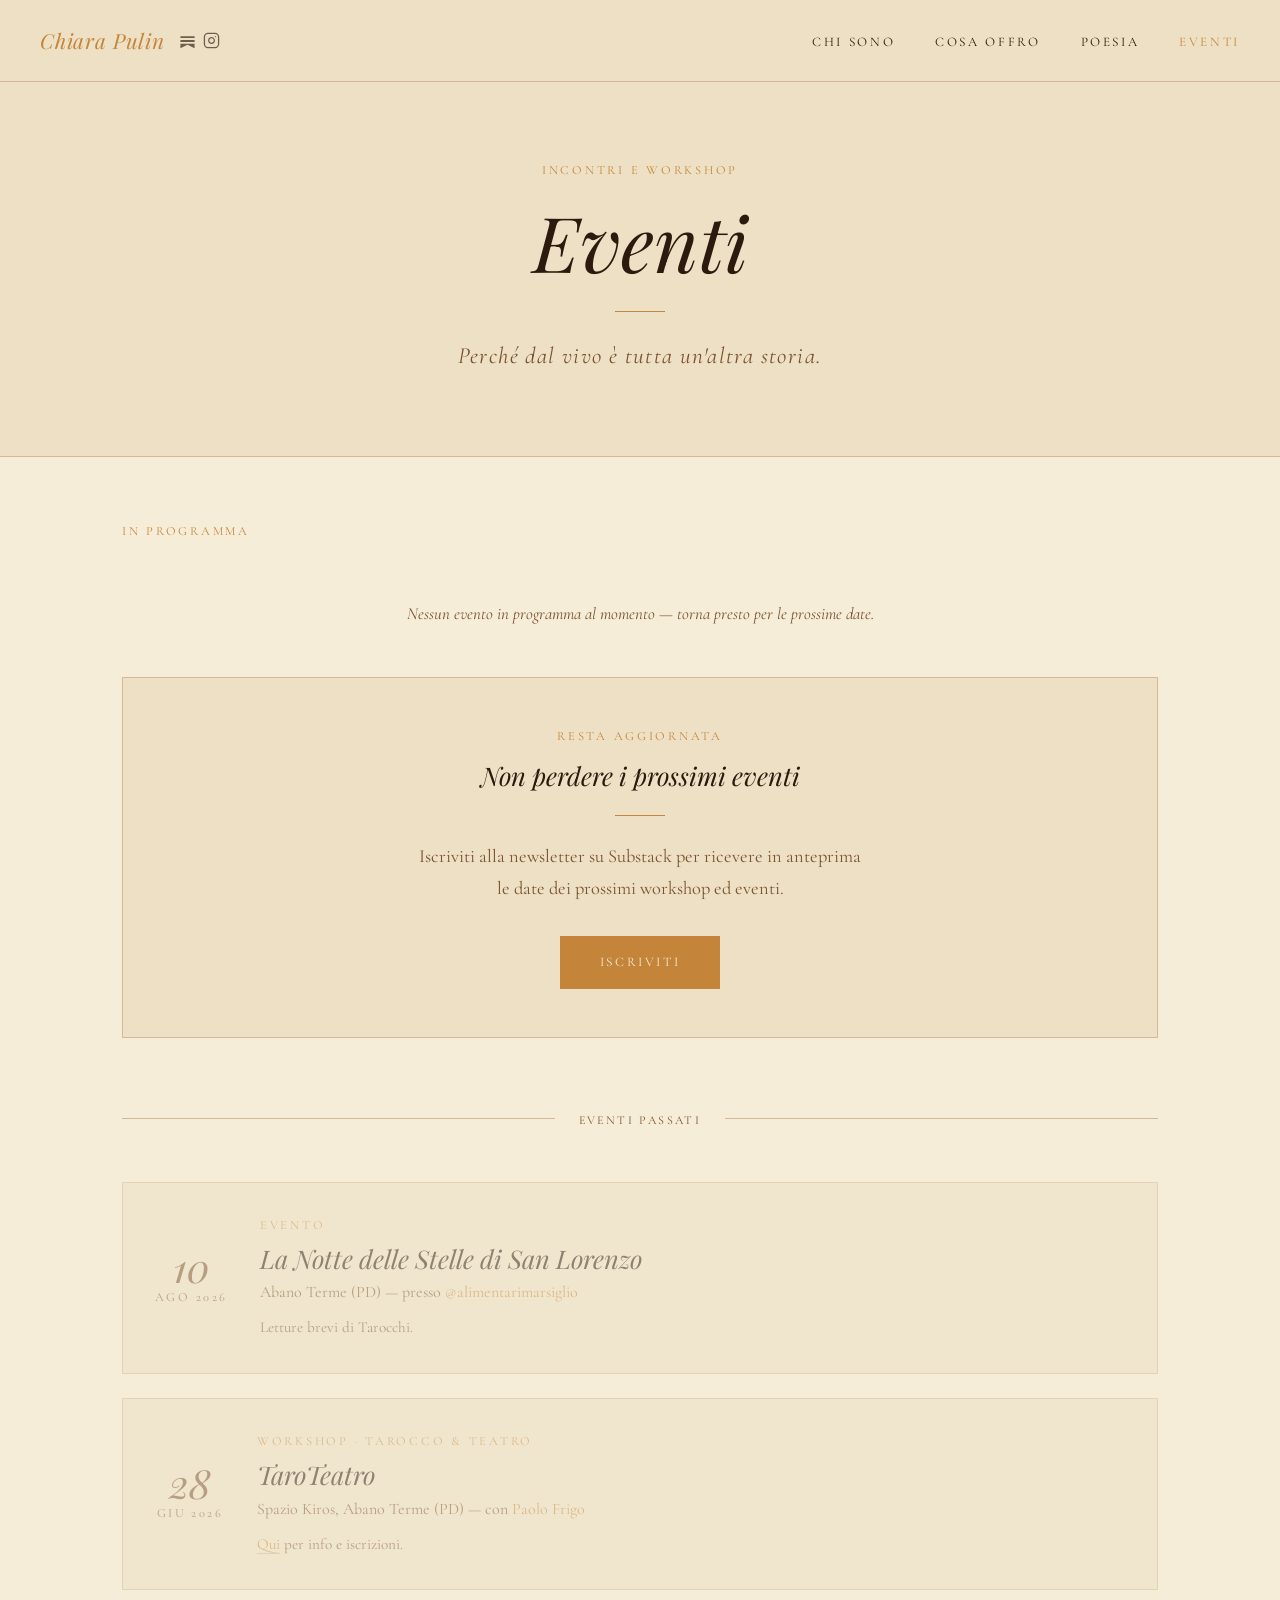
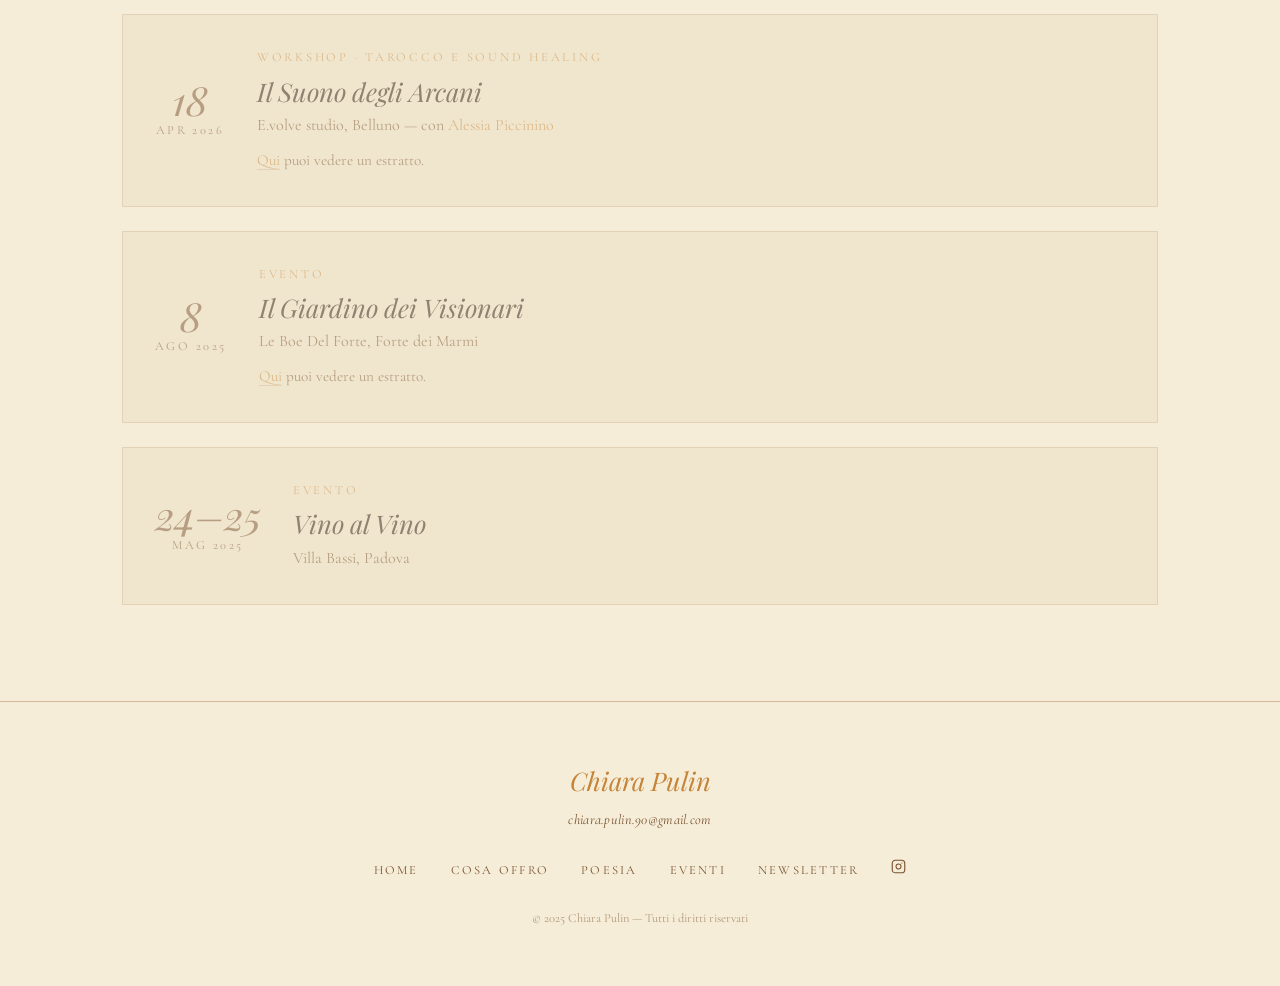
==== eventi.html @ 90d68fc7 "Aggiunge evento passato: Notte delle Stelle di San Lorenzo" ====
<!DOCTYPE html>
<html lang="it">
<head>
  <meta charset="UTF-8">
  <meta name="viewport" content="width=device-width, initial-scale=1.0">
  <title>Eventi — Chiara Pulin</title>
  <link rel="stylesheet" href="css/theme-terra.css">
  <link rel="stylesheet" href="css/base.css">
  <script defer src="/_vercel/insights/script.js"></script>
  <style>
    .fade-in { opacity: 0; transform: translateY(20px); transition: opacity 0.8s ease, transform 0.8s ease; }
    .fade-in.visible { opacity: 1; transform: none; }

    .events-section { padding: 4rem 0 6rem; }

    .events-intro {
      max-width: 600px;
      margin: 0 auto 4rem;
      text-align: center;
      color: var(--color-text-muted);
      font-style: italic;
      font-size: 1.1rem;
      line-height: 1.8;
    }

    /* Evento passato: opacità ridotta */
    .event-card.past { opacity: 0.5; }
    .event-card.past .event-date .day { color: var(--color-text-muted); }

    .events-divider {
      text-align: center;
      margin: 3rem 0;
      position: relative;
    }
    .events-divider::before {
      content: '';
      position: absolute;
      top: 50%;
      left: 0; right: 0;
      height: 1px;
      background: var(--color-border);
    }
    .events-divider span {
      position: relative;
      background: var(--color-bg);
      padding: 0 1.5rem;
      font-size: 0.75rem;
      letter-spacing: 0.2em;
      text-transform: uppercase;
      color: var(--color-text-muted);
    }

    .newsletter-cta {
      background: var(--color-surface);
      border: 1px solid var(--color-border);
      padding: 3rem;
      text-align: center;
      margin-bottom: 4rem;
    }
    .newsletter-cta h3 { font-style: italic; margin-bottom: 1rem; }
    .newsletter-cta p { color: var(--color-text-muted); margin-bottom: 2rem; max-width: 480px; margin-left: auto; margin-right: auto; }

    .upcoming-msg {
      text-align: center;
      font-style: italic;
      color: var(--color-text-muted);
      font-size: 1.05rem;
      padding: 2rem 0 3rem;
    }
  </style>
</head>
<body>

  <nav class="nav scrolled" id="nav">
    <div class="nav-brand">
      <a href="index.html" class="nav-logo">Chiara Pulin</a>
      <div class="nav-social-icons">
        <a href="https://substack.com/@sulletraccedelbianconiglio" target="_blank" class="nav-icon-link" aria-label="Substack">
          <svg width="17" height="17" viewBox="0 0 24 24" fill="currentColor" xmlns="http://www.w3.org/2000/svg"><path d="M22 6H2v2.5h20V6zm0 5.3H2V14h20v-2.7zM2 16.6v6.4l10-5 10 5v-6.4H2z"/></svg>
        </a>
        <a href="https://www.instagram.com/chiara_pulin/" target="_blank" class="nav-icon-link" aria-label="Instagram">
          <svg width="17" height="17" viewBox="0 0 24 24" fill="none" stroke="currentColor" stroke-width="1.8" stroke-linecap="round" stroke-linejoin="round" xmlns="http://www.w3.org/2000/svg"><rect x="2" y="2" width="20" height="20" rx="5" ry="5"/><path d="M16 11.37A4 4 0 1 1 12.63 8 4 4 0 0 1 16 11.37z"/><line x1="17.5" y1="6.5" x2="17.51" y2="6.5"/></svg>
        </a>
      </div>
    </div>
    <ul class="nav-links">
      <li><a href="index.html#chi-sono">Chi sono</a></li>
      <li><a href="servizi.html">Cosa offro</a></li>
      <li><a href="poesia.html">Poesia</a></li>
      <li><a href="eventi.html" style="color: var(--color-primary);">Eventi</a></li>
    </ul>
    <button class="nav-toggle" aria-label="Apri menu" aria-expanded="false">
      <span></span><span></span><span></span>
    </button>
  </nav>

  <div class="page-hero">
    <span class="label" style="margin-bottom: 0.8rem;">Incontri e workshop</span>
    <h1>Eventi</h1>
    <span class="line-dec"></span>
    <p class="tagline">Perché dal vivo è tutta un'altra storia.</p>
  </div>

  <section class="events-section">
    <div class="container">

      <!-- Prossimi eventi -->
      <div class="section-header fade-in" style="text-align: left; margin-bottom: 1.5rem;">
        <span class="label">In programma</span>
      </div>

      <!-- Nessun evento in programma -->
      <p class="upcoming-msg fade-in">Nessun evento in programma al momento — torna presto per le prossime date.</p>

      <!-- Newsletter CTA -->
      <div class="newsletter-cta fade-in">
        <span class="label" style="margin-bottom: 0.8rem;">Resta aggiornata</span>
        <h3>Non perdere i prossimi eventi</h3>
        <span class="line-dec"></span>
        <p>Iscriviti alla newsletter su Substack per ricevere in anteprima<br>le date dei prossimi workshop ed eventi.</p>
        <a href="https://substack.com/@sulletraccedelbianconiglio" target="_blank" class="btn btn-filled">
          Iscriviti
        </a>
      </div>

      <div class="events-divider fade-in">
        <span>eventi passati</span>
      </div>

      <!-- Eventi passati -->
      <div class="events-list fade-in">

        <div class="event-card past">
          <div class="event-date">
            <div class="day">10</div>
            <div class="month">Ago 2026</div>
          </div>
          <div class="event-info">
            <span class="label">Evento</span>
            <h3>La Notte delle Stelle di San Lorenzo</h3>
            <p>Abano Terme (PD) — presso <a href="https://www.instagram.com/alimentarimarsiglio/" target="_blank" style="color: var(--color-primary);">@alimentarimarsiglio</a></p>
            <p style="margin-top: 0.5rem; font-size: 0.95rem;">Letture brevi di Tarocchi.</p>
          </div>
        </div>

        <div class="event-card past">
          <div class="event-date">
            <div class="day">28</div>
            <div class="month">Giu 2026</div>
          </div>
          <div class="event-info">
            <span class="label">Workshop · Tarocco &amp; Teatro</span>
            <h3>TaroTeatro</h3>
            <p>Spazio Kiros, Abano Terme (PD) — con <a href="https://www.instagram.com/follucida/" target="_blank" style="color: var(--color-primary);">Paolo Frigo</a></p>
            <p style="margin-top: 0.5rem; font-size: 0.95rem;"><a href="https://taroteatro-28giugno.netlify.app/" target="_blank" style="color: var(--color-primary); border-bottom: 1px solid var(--color-border);">Qui</a> per info e iscrizioni.</p>
          </div>
        </div>

        <div class="event-card past">
          <div class="event-date">
            <div class="day">18</div>
            <div class="month">Apr 2026</div>
          </div>
          <div class="event-info">
            <span class="label">Workshop · Tarocco e Sound Healing</span>
            <h3>Il Suono degli Arcani</h3>
            <p>E.volve studio, Belluno — con <a href="#" style="color: var(--color-primary);">Alessia Piccinino</a></p>
            <p style="margin-top: 0.5rem; font-size: 0.95rem;"><a href="https://www.instagram.com/p/DXUnQ03DLn-/" target="_blank" style="color: var(--color-primary); border-bottom: 1px solid var(--color-border);">Qui</a> puoi vedere un estratto.</p>
          </div>
        </div>

        <div class="event-card past">
          <div class="event-date">
            <div class="day">8</div>
            <div class="month">Ago 2025</div>
          </div>
          <div class="event-info">
            <span class="label">Evento</span>
            <h3>Il Giardino dei Visionari</h3>
            <p>Le Boe Del Forte, Forte dei Marmi</p>
            <p style="margin-top: 0.5rem; font-size: 0.95rem;"><a href="https://www.instagram.com/p/DNLQwH8IC_a/" target="_blank" style="color: var(--color-primary); border-bottom: 1px solid var(--color-border);">Qui</a> puoi vedere un estratto.</p>
          </div>
        </div>

        <div class="event-card past">
          <div class="event-date">
            <div class="day">24–25</div>
            <div class="month">Mag 2025</div>
          </div>
          <div class="event-info">
            <span class="label">Evento</span>
            <h3>Vino al Vino</h3>
            <p>Villa Bassi, Padova</p>
          </div>
        </div>

      </div>

    </div>
  </section>

  <footer class="footer">
    <div class="footer-name">
      Chiara Pulin
      <a href="mailto:chiara.pulin.90@gmail.com" class="footer-email">chiara.pulin.90@gmail.com</a>
    </div>
    <ul class="footer-links">
      <li><a href="index.html">Home</a></li>
      <li><a href="servizi.html">Cosa offro</a></li>
      <li><a href="poesia.html">Poesia</a></li>
      <li><a href="eventi.html">Eventi</a></li>
      <li><a href="https://substack.com/@sulletraccedelbianconiglio" target="_blank">Newsletter</a></li>
      <li>
        <a href="https://www.instagram.com/chiara_pulin/" target="_blank" class="footer-icon-link" aria-label="Instagram">
          <svg width="15" height="15" viewBox="0 0 24 24" fill="none" stroke="currentColor" stroke-width="1.8" stroke-linecap="round" stroke-linejoin="round"><rect x="2" y="2" width="20" height="20" rx="5" ry="5"/><path d="M16 11.37A4 4 0 1 1 12.63 8 4 4 0 0 1 16 11.37z"/><line x1="17.5" y1="6.5" x2="17.51" y2="6.5"/></svg>
        </a>
      </li>
    </ul>
    <p class="footer-copy">© 2025 Chiara Pulin — Tutti i diritti riservati</p>
  </footer>

  <script src="js/main.js"></script>
</body>
</html>
---- css/theme-terra.css ----
:root {
  --color-bg:         #F5EDD8;
  --color-surface:    #EDE0C4;
  --color-primary:    #C4853A;
  --color-secondary:  #8B3A2A;
  --color-accent:     #5A6B47;
  --color-text:       #2C1A0E;
  --color-text-muted: #7A5230;
  --color-border:     #D4B89A;
  --color-overlay:    rgba(44, 26, 14, 0.52);
  --color-hero-text:  #F5EDD8;
  --hero-gradient:    linear-gradient(160deg, #3D1F0A 0%, #8B5A2A 45%, #5A6B47 100%);
}
---- css/base.css ----
@import url('https://fonts.googleapis.com/css2?family=Playfair+Display:ital,wght@0,400;0,500;0,700;1,400;1,500;1,700&family=Cormorant+Garamond:ital,wght@0,300;0,400;0,500;1,300;1,400;1,500&display=swap');

/* === RESET === */
*, *::before, *::after { box-sizing: border-box; margin: 0; padding: 0; }
html { scroll-behavior: smooth; }
body {
  font-family: 'Cormorant Garamond', Georgia, serif;
  font-size: 1.15rem;
  line-height: 1.75;
  color: var(--color-text);
  background-color: var(--color-bg);
  transition: background-color 0.3s;
}
img { max-width: 100%; display: block; }
a { color: inherit; text-decoration: none; }
ul { list-style: none; }

/* === TYPOGRAPHY === */
h1, h2, h3, h4 {
  font-family: 'Playfair Display', Georgia, serif;
  font-weight: 400;
  line-height: 1.2;
}
h1 { font-size: clamp(2.5rem, 6vw, 5rem); }
h2 { font-size: clamp(1.8rem, 4vw, 2.8rem); }
h3 { font-size: clamp(1.2rem, 2.5vw, 1.6rem); }

.tagline {
  font-family: 'Cormorant Garamond', serif;
  font-size: clamp(1.1rem, 2.2vw, 1.45rem);
  font-style: italic;
  letter-spacing: 0.06em;
  color: var(--color-text-muted);
}

.label {
  font-family: 'Cormorant Garamond', serif;
  font-size: 0.78rem;
  letter-spacing: 0.22em;
  text-transform: uppercase;
  color: var(--color-primary);
  display: block;
}

/* === LAYOUT === */
.container { max-width: 1100px; margin: 0 auto; padding: 0 2rem; }
.section { padding: 6rem 0; }
.section-alt { background: var(--color-surface); }

/* === DECORATIVE LINE === */
.line-dec {
  display: block;
  width: 50px;
  height: 1px;
  background: var(--color-primary);
  margin: 1.5rem auto;
}
.line-dec-left { margin-left: 0; }

/* === NAV === */
.nav {
  position: fixed;
  top: 0; left: 0; right: 0;
  z-index: 100;
  padding: 1.4rem 2.5rem;
  display: flex;
  justify-content: space-between;
  align-items: center;
  transition: background 0.35s, box-shadow 0.35s;
}
.nav.scrolled {
  background-color: var(--color-surface);
  box-shadow: 0 1px 0 var(--color-border);
}
.nav-logo {
  font-family: 'Playfair Display', serif;
  font-style: italic;
  font-size: 1.3rem;
  color: var(--color-primary);
  letter-spacing: 0.04em;
}
.nav-logo-light { color: var(--color-hero-text); opacity: 0.9; }
.nav.scrolled .nav-logo-light { color: var(--color-primary); opacity: 1; }
.nav-links {
  display: flex;
  gap: 2.5rem;
}
.nav-links a {
  font-family: 'Cormorant Garamond', serif;
  font-size: 0.82rem;
  letter-spacing: 0.2em;
  text-transform: uppercase;
  color: var(--color-hero-text);
  opacity: 0.85;
  transition: opacity 0.2s, color 0.2s;
}
.nav.scrolled .nav-links a { color: var(--color-text); opacity: 1; }
.nav-links a:hover { opacity: 1; color: var(--color-primary); }
.nav-toggle {
  display: none;
  background: none;
  border: none;
  cursor: pointer;
  flex-direction: column;
  gap: 5px;
  padding: 4px;
}
.nav-toggle span {
  display: block;
  width: 22px;
  height: 1px;
  background: var(--color-hero-text);
  transition: 0.3s;
}
.nav.scrolled .nav-toggle span { background: var(--color-text); }

/* === HERO BASE === */
.hero {
  height: 100vh;
  min-height: 600px;
  display: flex;
  align-items: center;
  justify-content: center;
  text-align: center;
  position: relative;
  overflow: hidden;
  background: var(--hero-gradient);
  /* To use a real photo: background-image: url('../foto-hero.jpg'); background-size: cover; background-position: center; */
}
.hero-overlay {
  position: absolute;
  inset: 0;
  background: var(--color-overlay);
}
.hero-content {
  position: relative;
  z-index: 2;
  color: var(--color-hero-text);
  padding: 2rem;
  max-width: 800px;
}
.hero-monogram {
  width: 70px;
  height: 70px;
  border-radius: 50%;
  border: 1px solid var(--color-hero-text);
  display: flex;
  align-items: center;
  justify-content: center;
  margin: 0 auto 2rem;
  font-family: 'Playfair Display', serif;
  font-style: italic;
  font-size: 1.4rem;
  color: var(--color-hero-text);
  opacity: 0.85;
}
.hero h1 {
  color: var(--color-hero-text);
  margin-bottom: 0.5rem;
  font-size: clamp(3rem, 7vw, 6.5rem);
  font-style: italic;
  font-weight: 400;
}
.hero .tagline {
  color: var(--color-hero-text);
  opacity: 0.82;
  margin-top: 0.5rem;
}
.hero-line {
  display: block;
  width: 1px;
  height: 40px;
  background: var(--color-hero-text);
  opacity: 0.4;
  margin: 1.2rem auto;
}
.hero-scroll {
  position: absolute;
  bottom: 2.5rem;
  left: 50%;
  transform: translateX(-50%);
  display: flex;
  flex-direction: column;
  align-items: center;
  gap: 0.5rem;
  color: var(--color-hero-text);
  opacity: 0.5;
  font-size: 0.7rem;
  letter-spacing: 0.2em;
  text-transform: uppercase;
}
.hero-scroll::after {
  content: '';
  display: block;
  width: 1px;
  height: 36px;
  background: var(--color-hero-text);
  animation: scrollDown 1.8s ease-in-out infinite;
}
@keyframes scrollDown {
  0%   { transform: scaleY(0); transform-origin: top; opacity: 0; }
  50%  { opacity: 1; }
  100% { transform: scaleY(1); transform-origin: top; opacity: 0; }
}

/* === ABOUT TEASER === */
.about-teaser {
  display: grid;
  grid-template-columns: 1fr 1fr;
  gap: 5rem;
  align-items: center;
}
.about-image-ph {
  aspect-ratio: 3/4;
  background: var(--color-surface);
  border: 1px solid var(--color-border);
  display: flex;
  align-items: center;
  justify-content: center;
  color: var(--color-text-muted);
  font-style: italic;
  font-size: 0.95rem;
  letter-spacing: 0.05em;
}
.about-text .label { margin-bottom: 0.8rem; }
.about-text h2 { margin-bottom: 0.5rem; font-style: italic; }
.about-text p { margin-bottom: 1.5rem; color: var(--color-text-muted); font-size: 1.05rem; }
.about-text p:last-of-type { margin-bottom: 2rem; }

/* === SERVICE CARDS === */
.section-header { text-align: center; margin-bottom: 4rem; }
.section-header .label { margin-bottom: 0.6rem; }
.section-header h2 { margin-bottom: 0; font-style: italic; }

.services-grid {
  display: grid;
  grid-template-columns: repeat(3, 1fr);
  gap: 2rem;
}
.service-card {
  padding: 2.5rem 2rem;
  border: 1px solid var(--color-border);
  background: var(--color-bg);
  transition: transform 0.3s ease, box-shadow 0.3s ease;
  display: flex;
  flex-direction: column;
}
.section-alt .service-card { background: var(--color-bg); }
.service-card:hover { transform: translateY(-5px); box-shadow: 0 10px 30px rgba(0,0,0,0.07); }
.service-card .label { margin-bottom: 0.8rem; }
.service-card h3 { margin-bottom: 1rem; font-style: italic; }
.service-card p { font-size: 1rem; color: var(--color-text-muted); margin-bottom: 2rem; flex: 1; line-height: 1.6; text-align: justify; }
.service-card .btn {
  align-self: stretch;
  text-align: center;
}

/* === TESTIMONIALS === */
.testimonials-section { background: var(--color-surface); }
.testimonials-grid {
  display: grid;
  grid-template-columns: repeat(5, 1fr);
  gap: 1.2rem;
}
.testimonial-card {
  background: var(--color-bg);
  border: 1px solid var(--color-border);
  padding: 1.4rem 1.3rem 1.2rem;
  display: flex;
  flex-direction: column;
  gap: 0.8rem;
}
.testimonial-card p {
  font-style: italic;
  font-size: 0.92rem;
  line-height: 1.7;
  color: var(--color-text);
  flex: 1;
}
.testimonial-card::before {
  content: '"';
  font-family: 'Playfair Display', serif;
  font-size: 2.4rem;
  color: var(--color-primary);
  opacity: 0.35;
  line-height: 1;
  display: block;
  margin-bottom: -0.4rem;
}
@media (max-width: 1100px) {
  .testimonials-grid { grid-template-columns: repeat(3, 1fr); }
}
@media (max-width: 700px) {
  .testimonials-grid { grid-template-columns: repeat(2, 1fr); }
}
@media (max-width: 480px) {
  .testimonials-grid { grid-template-columns: 1fr; }
}

/* === QUOTE === */
.quote-section {
  text-align: center;
  background: var(--color-surface);
  padding: 7rem 2rem;
}
.quote-section blockquote {
  max-width: 680px;
  margin: 0 auto;
  font-size: clamp(1.15rem, 2.2vw, 1.55rem);
  font-style: italic;
  line-height: 1.7;
  color: var(--color-text);
}
.quote-section cite {
  display: block;
  margin-top: 2rem;
  font-size: 0.8rem;
  letter-spacing: 0.18em;
  text-transform: uppercase;
  color: var(--color-primary);
  font-style: normal;
}

/* === CTA === */
.cta-section {
  text-align: center;
  padding: 7rem 2rem;
}
.cta-section h2 { font-style: italic; margin-bottom: 1rem; }
.cta-section p { max-width: 480px; margin: 0 auto 2.5rem; color: var(--color-text-muted); }

/* === BUTTONS === */
.btn {
  display: inline-block;
  padding: 0.85rem 2.4rem;
  border: 1px solid var(--color-primary);
  color: var(--color-primary);
  font-family: 'Cormorant Garamond', serif;
  font-size: 0.82rem;
  letter-spacing: 0.2em;
  text-transform: uppercase;
  transition: background 0.25s, color 0.25s;
  cursor: pointer;
  background: transparent;
  margin-top: auto;
  align-self: flex-start;
}
.btn:hover {
  background: var(--color-primary);
  color: var(--color-bg);
}
.btn-filled {
  background: var(--color-primary);
  color: var(--color-bg);
}
.btn-filled:hover {
  background: #7A5230;
  border-color: #7A5230;
}

/* === PAGE HERO (inner pages) === */
.page-hero {
  padding: 10rem 2rem 5rem;
  text-align: center;
  background: var(--color-surface);
  border-bottom: 1px solid var(--color-border);
}
.page-hero h1 { font-style: italic; margin-bottom: 0.5rem; }
.page-hero .tagline { margin-top: 0.5rem; }

/* === FOOTER === */
.footer {
  padding: 3.5rem 2rem;
  border-top: 1px solid var(--color-border);
  text-align: center;
}
.footer-name {
  font-family: 'Playfair Display', serif;
  font-style: italic;
  font-size: 1.6rem;
  color: var(--color-primary);
  margin-bottom: 1.2rem;
}
.footer-links {
  display: flex;
  justify-content: center;
  flex-wrap: wrap;
  gap: 0.5rem 2rem;
  margin-bottom: 1.5rem;
}
.footer-links a {
  font-size: 0.78rem;
  letter-spacing: 0.18em;
  text-transform: uppercase;
  color: var(--color-text-muted);
  transition: color 0.2s;
}
.footer-links a:hover { color: var(--color-primary); }
.footer-copy {
  font-size: 0.78rem;
  color: var(--color-text-muted);
  opacity: 0.55;
}

/* === PREVIEW BANNER === */
.preview-banner {
  position: fixed;
  bottom: 0; left: 0; right: 0;
  z-index: 200;
  background: rgba(10, 8, 6, 0.92);
  color: rgba(255,255,255,0.9);
  text-align: center;
  padding: 0.75rem 1rem;
  font-family: 'Cormorant Garamond', serif;
  font-size: 0.95rem;
  letter-spacing: 0.04em;
  display: flex;
  align-items: center;
  justify-content: center;
  gap: 1.5rem;
  flex-wrap: wrap;
}
.preview-banner strong { letter-spacing: 0.1em; }
.preview-banner a {
  color: rgba(255,255,255,0.65);
  text-decoration: underline;
  font-size: 0.85rem;
  transition: color 0.2s;
}
.preview-banner a:hover { color: white; }
.preview-label { font-size: 0.75rem; letter-spacing: 0.15em; text-transform: uppercase; opacity: 0.5; }

/* === POETRY PAGE === */
.poetry-grid {
  display: grid;
  grid-template-columns: repeat(2, 1fr);
  gap: 3rem;
}
.poem-card {
  padding: 2.5rem;
  border: 1px solid var(--color-border);
}
.poem-card h3 { font-style: italic; margin-bottom: 0.5rem; }
.poem-card .label { margin-bottom: 0.8rem; }
.poem-excerpt {
  font-style: italic;
  color: var(--color-text-muted);
  margin-bottom: 1.5rem;
  line-height: 1.9;
  font-size: 1.05rem;
}
.substack-block {
  background: var(--color-surface);
  border: 1px solid var(--color-border);
  padding: 3rem;
  text-align: center;
  margin-top: 4rem;
}
.substack-block h3 { font-style: italic; margin-bottom: 1rem; }
.substack-block p { color: var(--color-text-muted); margin-bottom: 2rem; max-width: 500px; margin-left: auto; margin-right: auto; }

/* === EVENTS PAGE === */
.events-list { display: flex; flex-direction: column; gap: 1.5rem; }
.event-card {
  display: grid;
  grid-template-columns: auto 1fr auto;
  gap: 2rem;
  align-items: center;
  padding: 2rem;
  border: 1px solid var(--color-border);
  background: var(--color-surface);
}
.event-date {
  text-align: center;
  min-width: 70px;
}
.event-date .day {
  font-family: 'Playfair Display', serif;
  font-size: 2.5rem;
  color: var(--color-primary);
  line-height: 1;
  font-style: italic;
}
.event-date .month {
  font-size: 0.78rem;
  letter-spacing: 0.2em;
  text-transform: uppercase;
  color: var(--color-text-muted);
}
.event-info h3 { font-style: italic; margin-bottom: 0.3rem; }
.event-info p { color: var(--color-text-muted); font-size: 1rem; }
.event-info .label { margin-bottom: 0.4rem; }
.events-placeholder {
  text-align: center;
  padding: 4rem 2rem;
  border: 1px solid var(--color-border);
  color: var(--color-text-muted);
  font-style: italic;
}

/* === CONTACT PAGE === */
.contact-grid {
  display: grid;
  grid-template-columns: 1fr 1fr;
  gap: 5rem;
  align-items: start;
}
.contact-info .label { margin-bottom: 0.8rem; }
.contact-info h2 { font-style: italic; margin-bottom: 1.5rem; }
.contact-info p { color: var(--color-text-muted); margin-bottom: 1.5rem; }
.contact-social { margin-top: 2rem; }
.contact-social a {
  display: block;
  font-size: 0.82rem;
  letter-spacing: 0.15em;
  text-transform: uppercase;
  color: var(--color-primary);
  margin-bottom: 0.8rem;
  transition: opacity 0.2s;
}
.contact-social a:hover { opacity: 0.7; }
.contact-form { display: flex; flex-direction: column; gap: 1.2rem; }
.form-group { display: flex; flex-direction: column; gap: 0.4rem; }
.form-group label {
  font-size: 0.78rem;
  letter-spacing: 0.18em;
  text-transform: uppercase;
  color: var(--color-text-muted);
}
.form-group input,
.form-group textarea,
.form-group select {
  background: var(--color-surface);
  border: 1px solid var(--color-border);
  color: var(--color-text);
  font-family: 'Cormorant Garamond', serif;
  font-size: 1rem;
  padding: 0.85rem 1rem;
  outline: none;
  transition: border-color 0.2s;
  width: 100%;
}
.form-group input:focus,
.form-group textarea:focus,
.form-group select:focus {
  border-color: var(--color-primary);
}
.form-group textarea { min-height: 140px; resize: vertical; }

/* === SECTION SIZES === */
.section-sm { padding: 3rem 0; }

/* === SERVICE BLOCK === */
.service-block {
  display: grid;
  grid-template-columns: 0.6fr 1fr;
  gap: 4rem;
  align-items: start;
  padding: 5rem 0;
  border-bottom: 1px solid var(--color-border);
}
.service-block:last-of-type { border-bottom: none; }
.service-block.reverse { direction: rtl; }
.service-block.reverse > * { direction: ltr; }
.service-visual {
  background: var(--color-surface);
  border: 1px solid var(--color-border);
  overflow: hidden;
  align-self: start;
}
.service-visual img { width: 100%; height: auto; display: block; }
.service-detail .label { margin-bottom: 0.8rem; }
.service-detail h2 { font-style: italic; margin-bottom: 0.5rem; }
.service-detail .line-dec { margin: 1.2rem 0; }
.service-detail p { color: var(--color-text-muted); margin-bottom: 1.2rem; font-size: 1.05rem; text-align: justify; }

/* === NAV BRAND + SOCIAL ICONS === */
.nav-brand {
  display: flex;
  align-items: center;
  gap: 0.85rem;
}
.nav-social-icons {
  display: flex;
  gap: 0.45rem;
  align-items: center;
}
.nav-icon-link {
  color: var(--color-hero-text);
  opacity: 0.7;
  transition: opacity 0.2s, color 0.2s;
  display: flex;
  align-items: center;
  line-height: 0;
}
.nav-icon-link:hover { opacity: 1; }
.nav.scrolled .nav-icon-link { color: var(--color-text); opacity: 0.65; }
.nav.scrolled .nav-icon-link:hover { color: var(--color-primary); opacity: 1; }

/* === FOOTER EMAIL + ICON === */
.footer-email {
  display: block;
  font-family: 'Cormorant Garamond', serif;
  font-style: italic;
  font-size: 0.88rem;
  color: var(--color-text-muted);
  margin-top: 0.35rem;
  letter-spacing: 0.02em;
  transition: color 0.2s;
}
.footer-email:hover { color: var(--color-primary); }
.footer-icon-link {
  display: inline-flex;
  align-items: center;
  line-height: 0;
}

/* === RESPONSIVE — tablet 900px === */
@media (max-width: 900px) {
  .about-teaser { grid-template-columns: 1fr; gap: 2.5rem; }
  .about-image-ph { aspect-ratio: 4/3; }
  .services-grid { grid-template-columns: 1fr; max-width: 480px; margin: 0 auto; }
  .poetry-grid { grid-template-columns: 1fr; }
  .contact-grid { grid-template-columns: 1fr; gap: 3rem; }
  .event-card { grid-template-columns: auto 1fr; }
  .event-card .btn { display: none; }
  .service-block { grid-template-columns: 1fr; gap: 2rem; }
  .service-block.reverse { direction: ltr; }
}

/* === RESPONSIVE — mobile menu 768px === */
@media (max-width: 768px) {
  .nav-links { display: none; }
  .nav-links.open {
    display: flex;
    flex-direction: column;
    position: fixed;
    inset: 0;
    background: var(--color-bg);
    align-items: center;
    justify-content: center;
    gap: 2rem;
    font-size: 1.2rem;
    z-index: 99;
  }
  .nav-links.open a { color: var(--color-text) !important; opacity: 1 !important; }
  .nav-toggle { display: flex; }
  .section { padding: 4rem 0; }
  .hero-scroll { display: none; }
}

/* === RESPONSIVE — smartphone 600px === */
@media (max-width: 600px) {
  .container { padding: 0 1.2rem; }
  .section { padding: 3rem 0; }
  .section-sm { padding: 2rem 0; }

  .hero { min-height: 100svh; }
  .hero h1 { font-size: 2.2rem; }
  .hero .tagline { font-size: 1rem; }

  .page-hero { padding: 7rem 1.5rem 3rem; }
  .page-hero h1 { font-size: 2.2rem; }

  .about-teaser { gap: 2rem; }
  .about-text h2 { font-size: 1.5rem; }

  .services-grid { max-width: 100%; }
  .service-card { padding: 1.8rem 1.5rem; }
  .service-card h3 { font-size: 1.1rem; }

  .cta-section { padding: 4rem 1.5rem; }
  .cta-section h2 { font-size: 1.8rem; }

  .quote-section { padding: 4rem 1.5rem !important; }
  .quote-section blockquote { font-size: 1.05rem; }

  .btn { min-height: 44px; display: inline-flex; align-items: center; justify-content: center; padding: 0.85rem 1.8rem; }

  .footer { padding: 2.5rem 1.2rem; }
  .footer-links { gap: 0.4rem 1.2rem; }

  .contact-section { padding: 3rem 0 4rem; }
  .contact-note { margin-bottom: 3rem; font-size: 1rem; }
  .form-group input, .form-group textarea, .form-group select { font-size: 1rem; }
  .form-submit-row { flex-direction: column; align-items: flex-start; gap: 1rem; }

  .events-list { gap: 1rem; }
  .event-card { grid-template-columns: 1fr; padding: 1.5rem; gap: 0.8rem; }
  .event-date { display: flex; gap: 0.5rem; align-items: baseline; }

  .poem-card { padding: 1.8rem 1.5rem; }
  .substack-block { padding: 2rem 1.5rem; }

  .percorso-card { padding: 1.8rem 1.5rem; }
  .service-block { gap: 1.5rem; }
  .service-meta { gap: 1.2rem; }
}
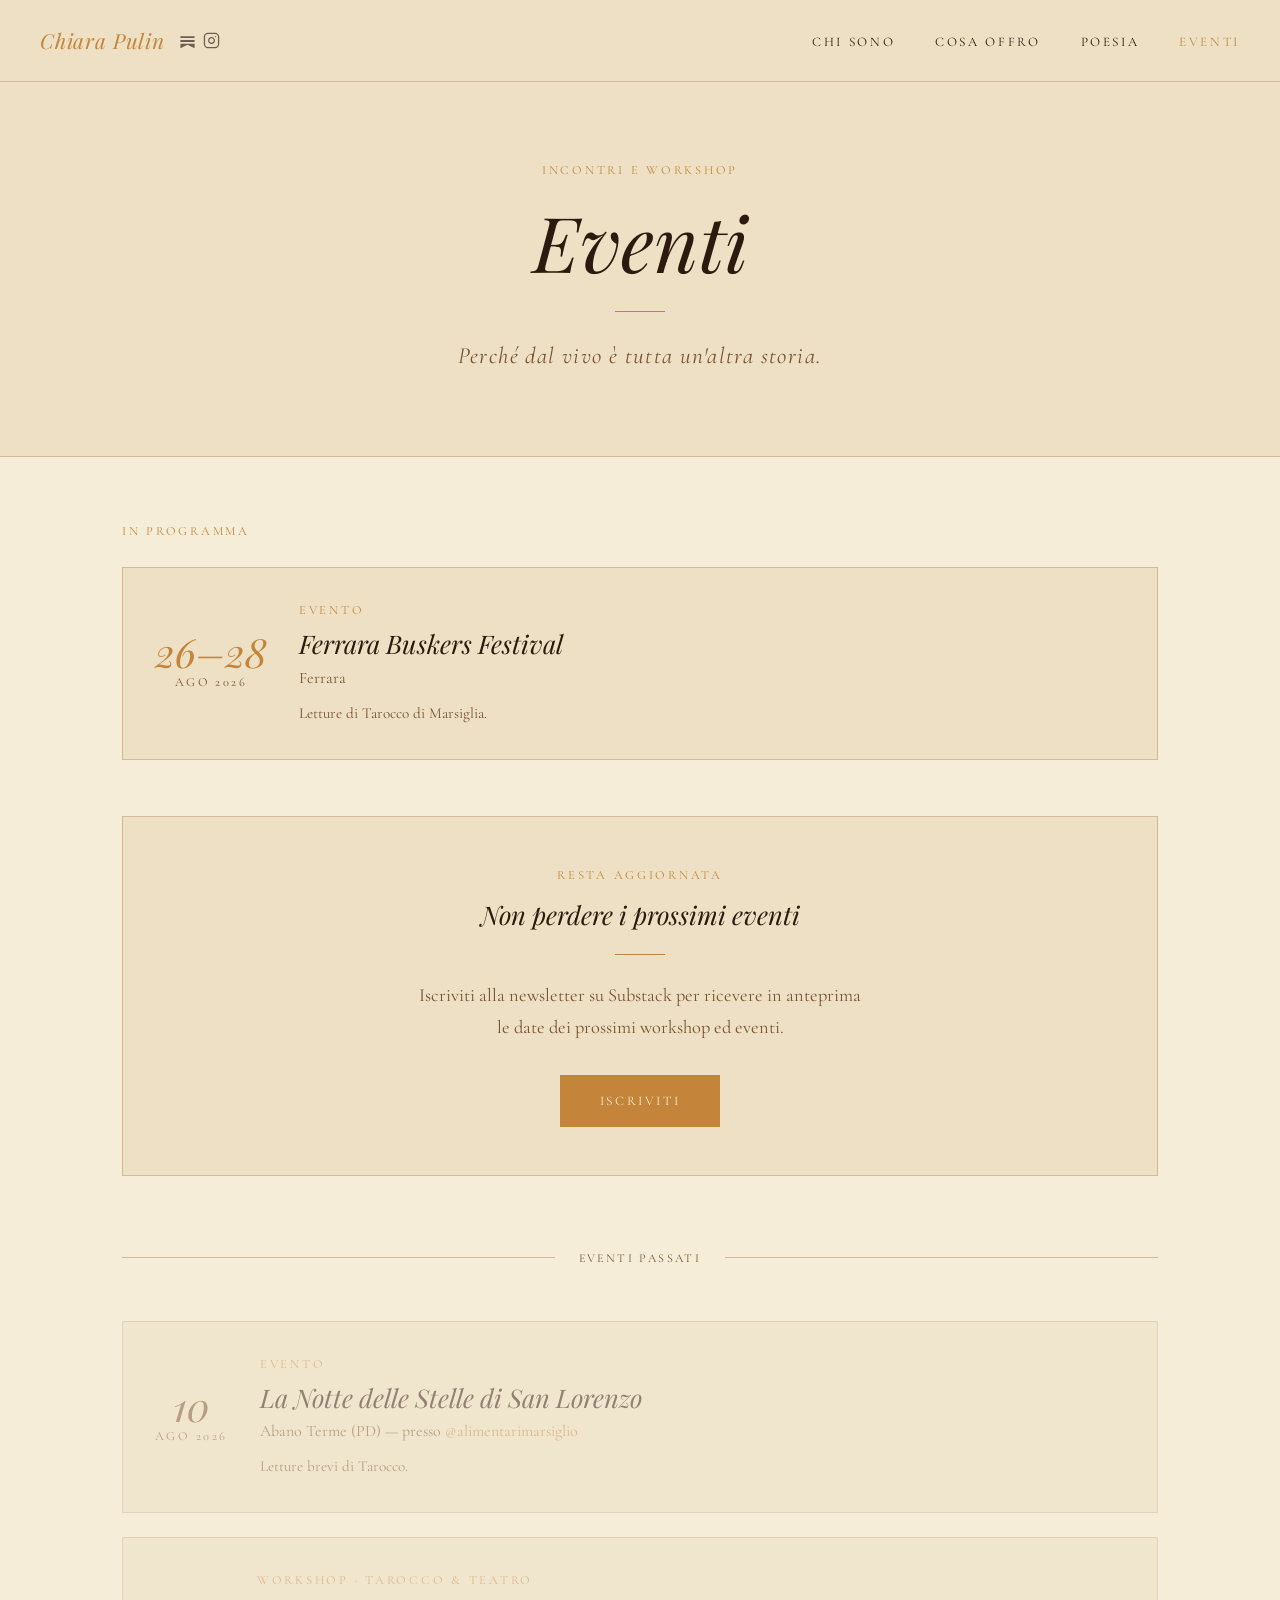
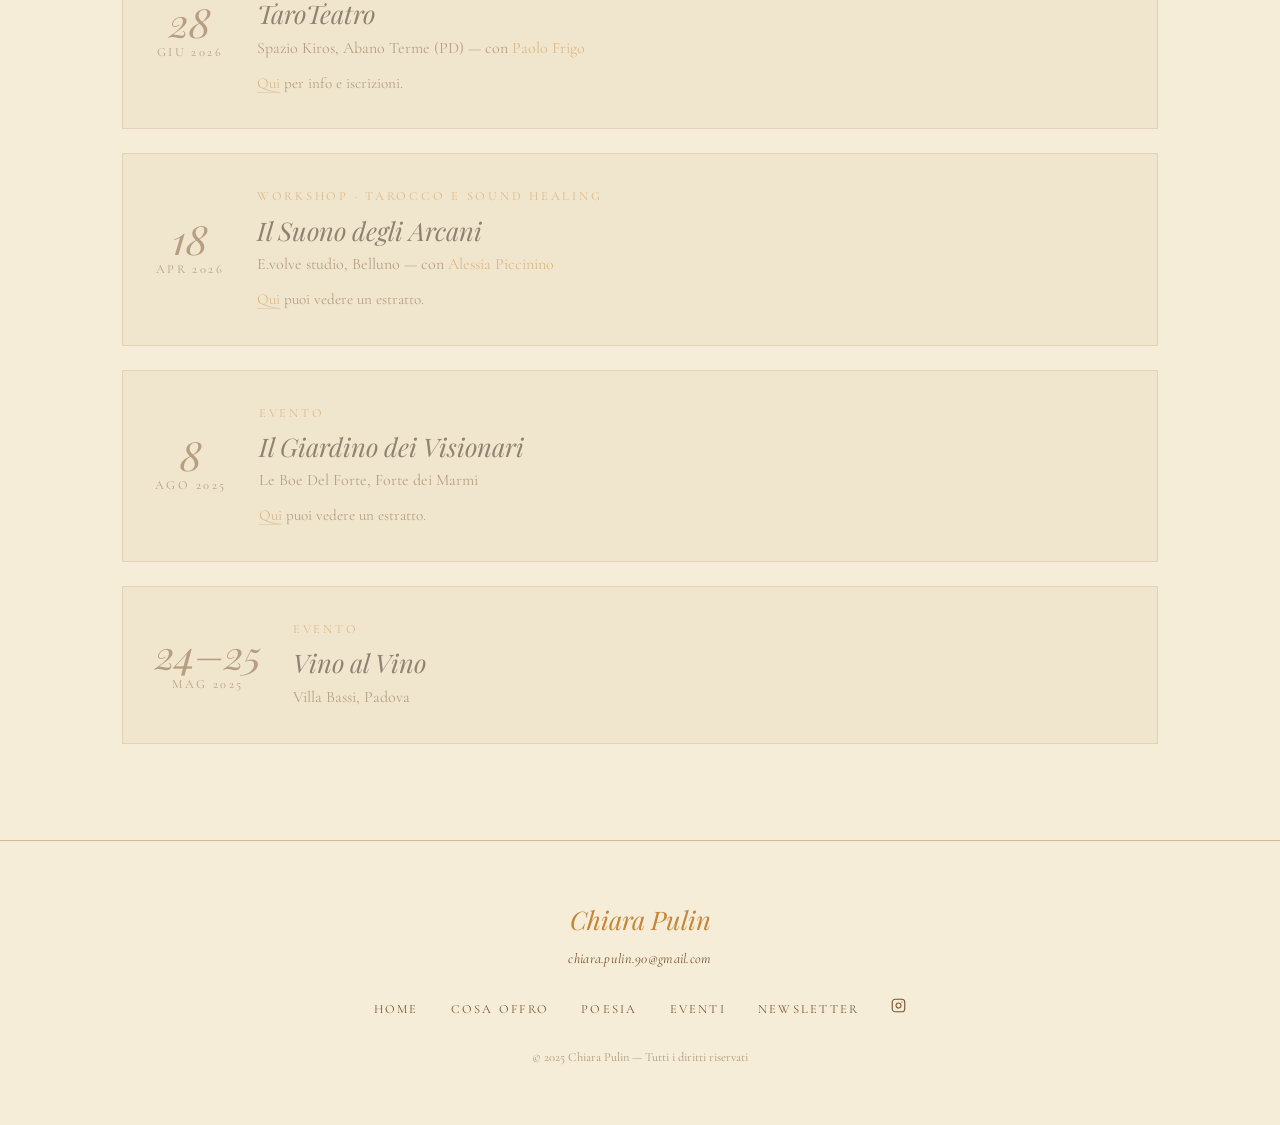
==== commit 6dc37afb: "Aggiunge evento Ferrara Buskers Festival, corregge testo Abano Terme e migliora spaziatura newslette" ====
--- a/eventi.html
+++ b/eventi.html
@@ -55,6 +55,7 @@
       border: 1px solid var(--color-border);
       padding: 3rem;
       text-align: center;
+      margin-top: 3.5rem;
       margin-bottom: 4rem;
     }
     .newsletter-cta h3 { font-style: italic; margin-bottom: 1rem; }
@@ -109,8 +110,23 @@
         <span class="label">In programma</span>
       </div>
 
-      <!-- Nessun evento in programma -->
-      <p class="upcoming-msg fade-in">Nessun evento in programma al momento — torna presto per le prossime date.</p>
+      <!-- Eventi in programma -->
+      <div class="events-list fade-in">
+
+        <div class="event-card">
+          <div class="event-date">
+            <div class="day">26–28</div>
+            <div class="month">Ago 2026</div>
+          </div>
+          <div class="event-info">
+            <span class="label">Evento</span>
+            <h3><a href="https://www.instagram.com/ferrarabuskersfestival/" target="_blank" style="color: inherit;">Ferrara Buskers Festival</a></h3>
+            <p>Ferrara</p>
+            <p style="margin-top: 0.5rem; font-size: 0.95rem;">Letture di Tarocco di Marsiglia.</p>
+          </div>
+        </div>
+
+      </div>
 
       <!-- Newsletter CTA -->
       <div class="newsletter-cta fade-in">
@@ -139,7 +155,7 @@
             <span class="label">Evento</span>
             <h3>La Notte delle Stelle di San Lorenzo</h3>
             <p>Abano Terme (PD) — presso <a href="https://www.instagram.com/alimentarimarsiglio/" target="_blank" style="color: var(--color-primary);">@alimentarimarsiglio</a></p>
-            <p style="margin-top: 0.5rem; font-size: 0.95rem;">Letture brevi di Tarocchi.</p>
+            <p style="margin-top: 0.5rem; font-size: 0.95rem;">Letture brevi di Tarocco.</p>
           </div>
         </div>
 
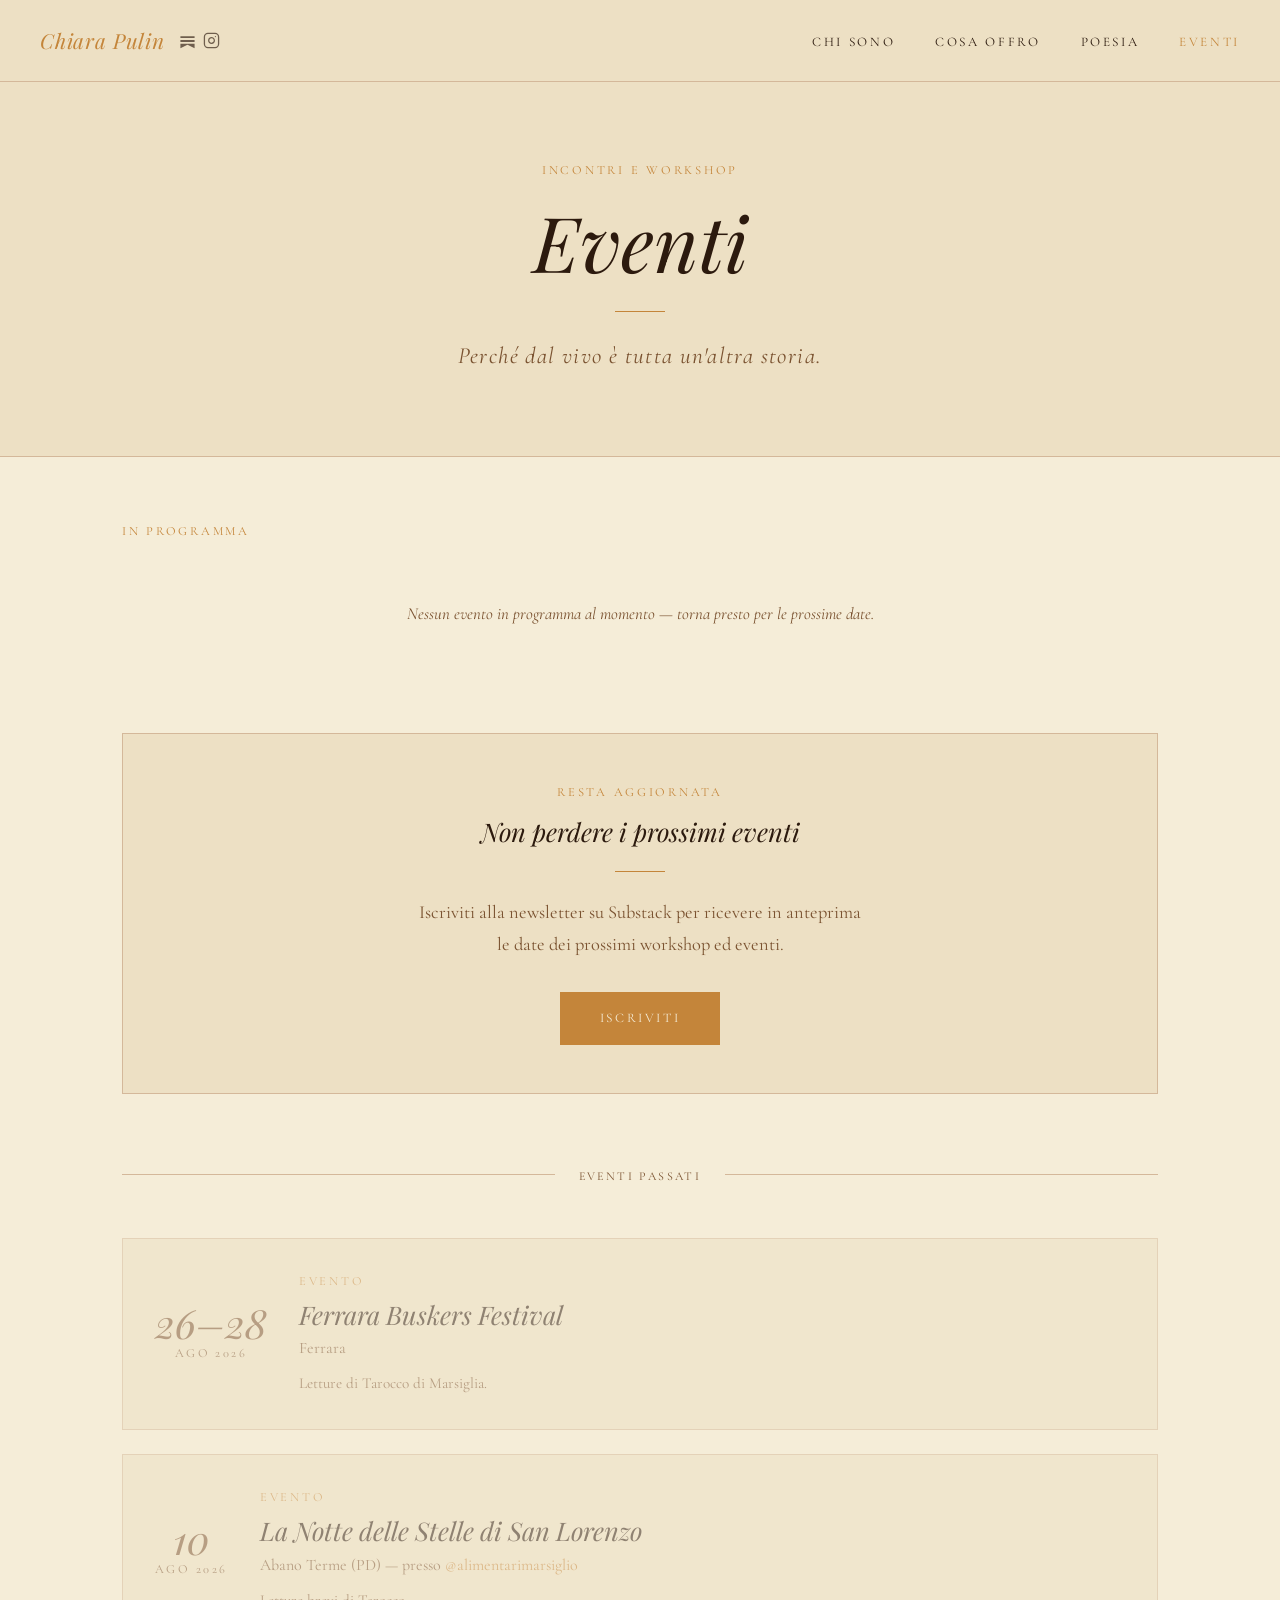
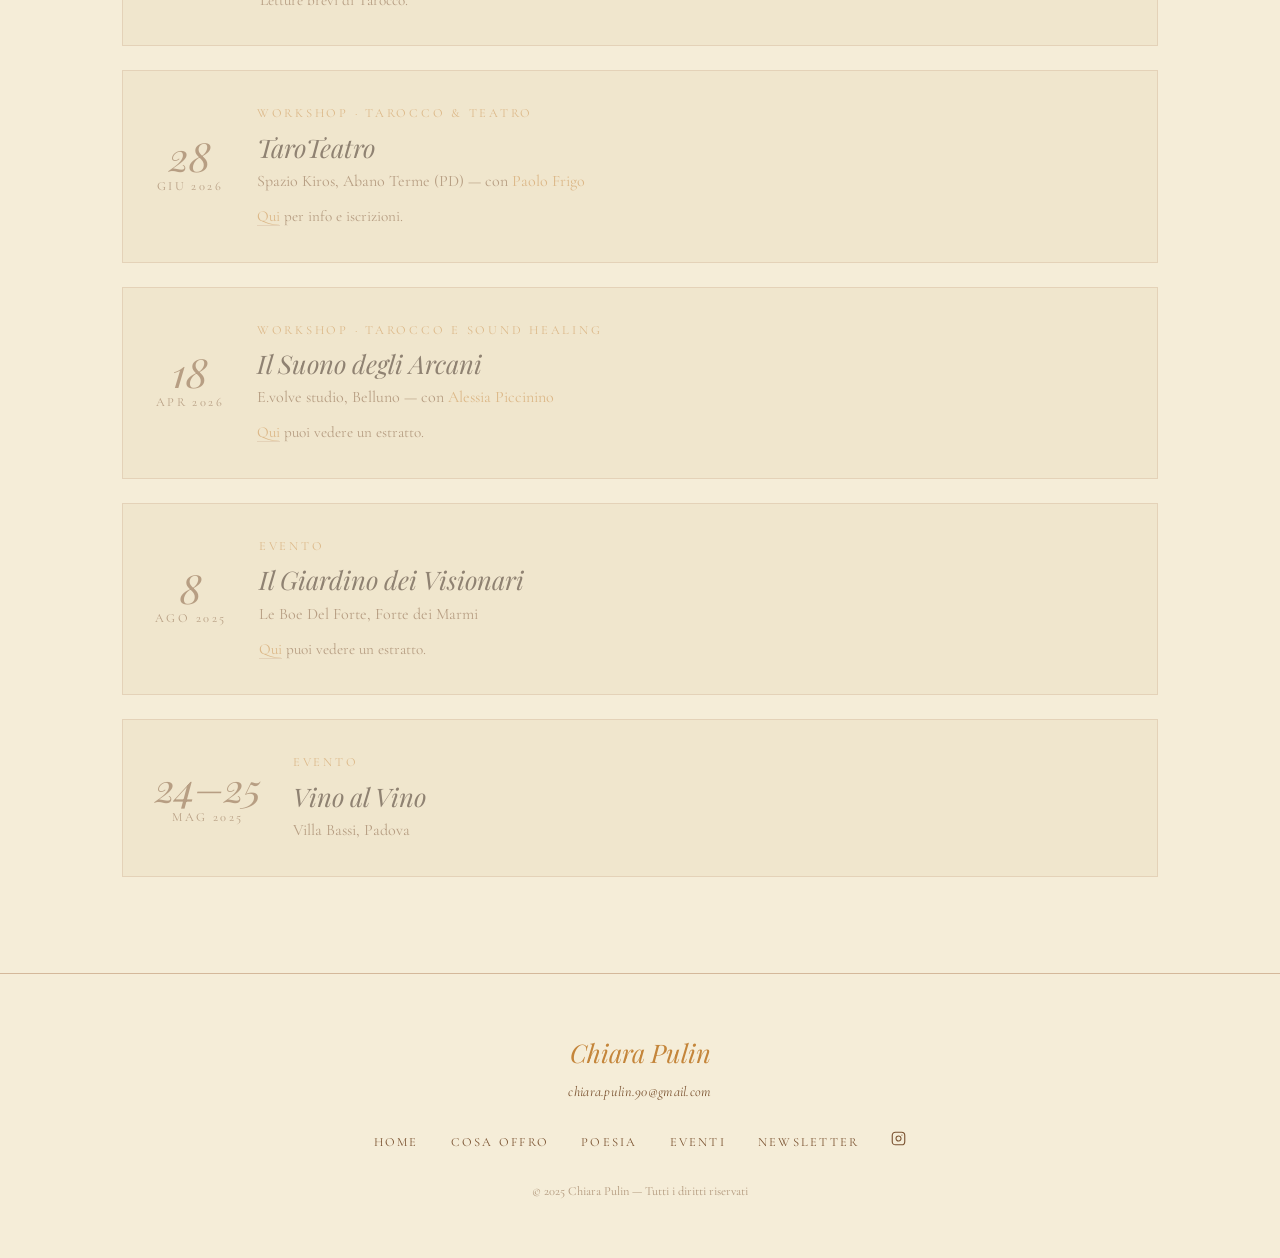
==== commit 30b623b5: "Sposta Ferrara Buskers Festival tra gli eventi passati" ====
--- a/eventi.html
+++ b/eventi.html
@@ -110,23 +110,8 @@
         <span class="label">In programma</span>
       </div>
 
-      <!-- Eventi in programma -->
-      <div class="events-list fade-in">
-
-        <div class="event-card">
-          <div class="event-date">
-            <div class="day">26–28</div>
-            <div class="month">Ago 2026</div>
-          </div>
-          <div class="event-info">
-            <span class="label">Evento</span>
-            <h3><a href="https://www.instagram.com/ferrarabuskersfestival/" target="_blank" style="color: inherit;">Ferrara Buskers Festival</a></h3>
-            <p>Ferrara</p>
-            <p style="margin-top: 0.5rem; font-size: 0.95rem;">Letture di Tarocco di Marsiglia.</p>
-          </div>
-        </div>
-
-      </div>
+      <!-- Nessun evento in programma -->
+      <p class="upcoming-msg fade-in">Nessun evento in programma al momento — torna presto per le prossime date.</p>
 
       <!-- Newsletter CTA -->
       <div class="newsletter-cta fade-in">
@@ -145,6 +130,19 @@
 
       <!-- Eventi passati -->
       <div class="events-list fade-in">
+
+        <div class="event-card past">
+          <div class="event-date">
+            <div class="day">26–28</div>
+            <div class="month">Ago 2026</div>
+          </div>
+          <div class="event-info">
+            <span class="label">Evento</span>
+            <h3><a href="https://www.instagram.com/ferrarabuskersfestival/" target="_blank" style="color: inherit;">Ferrara Buskers Festival</a></h3>
+            <p>Ferrara</p>
+            <p style="margin-top: 0.5rem; font-size: 0.95rem;">Letture di Tarocco di Marsiglia.</p>
+          </div>
+        </div>
 
         <div class="event-card past">
           <div class="event-date">
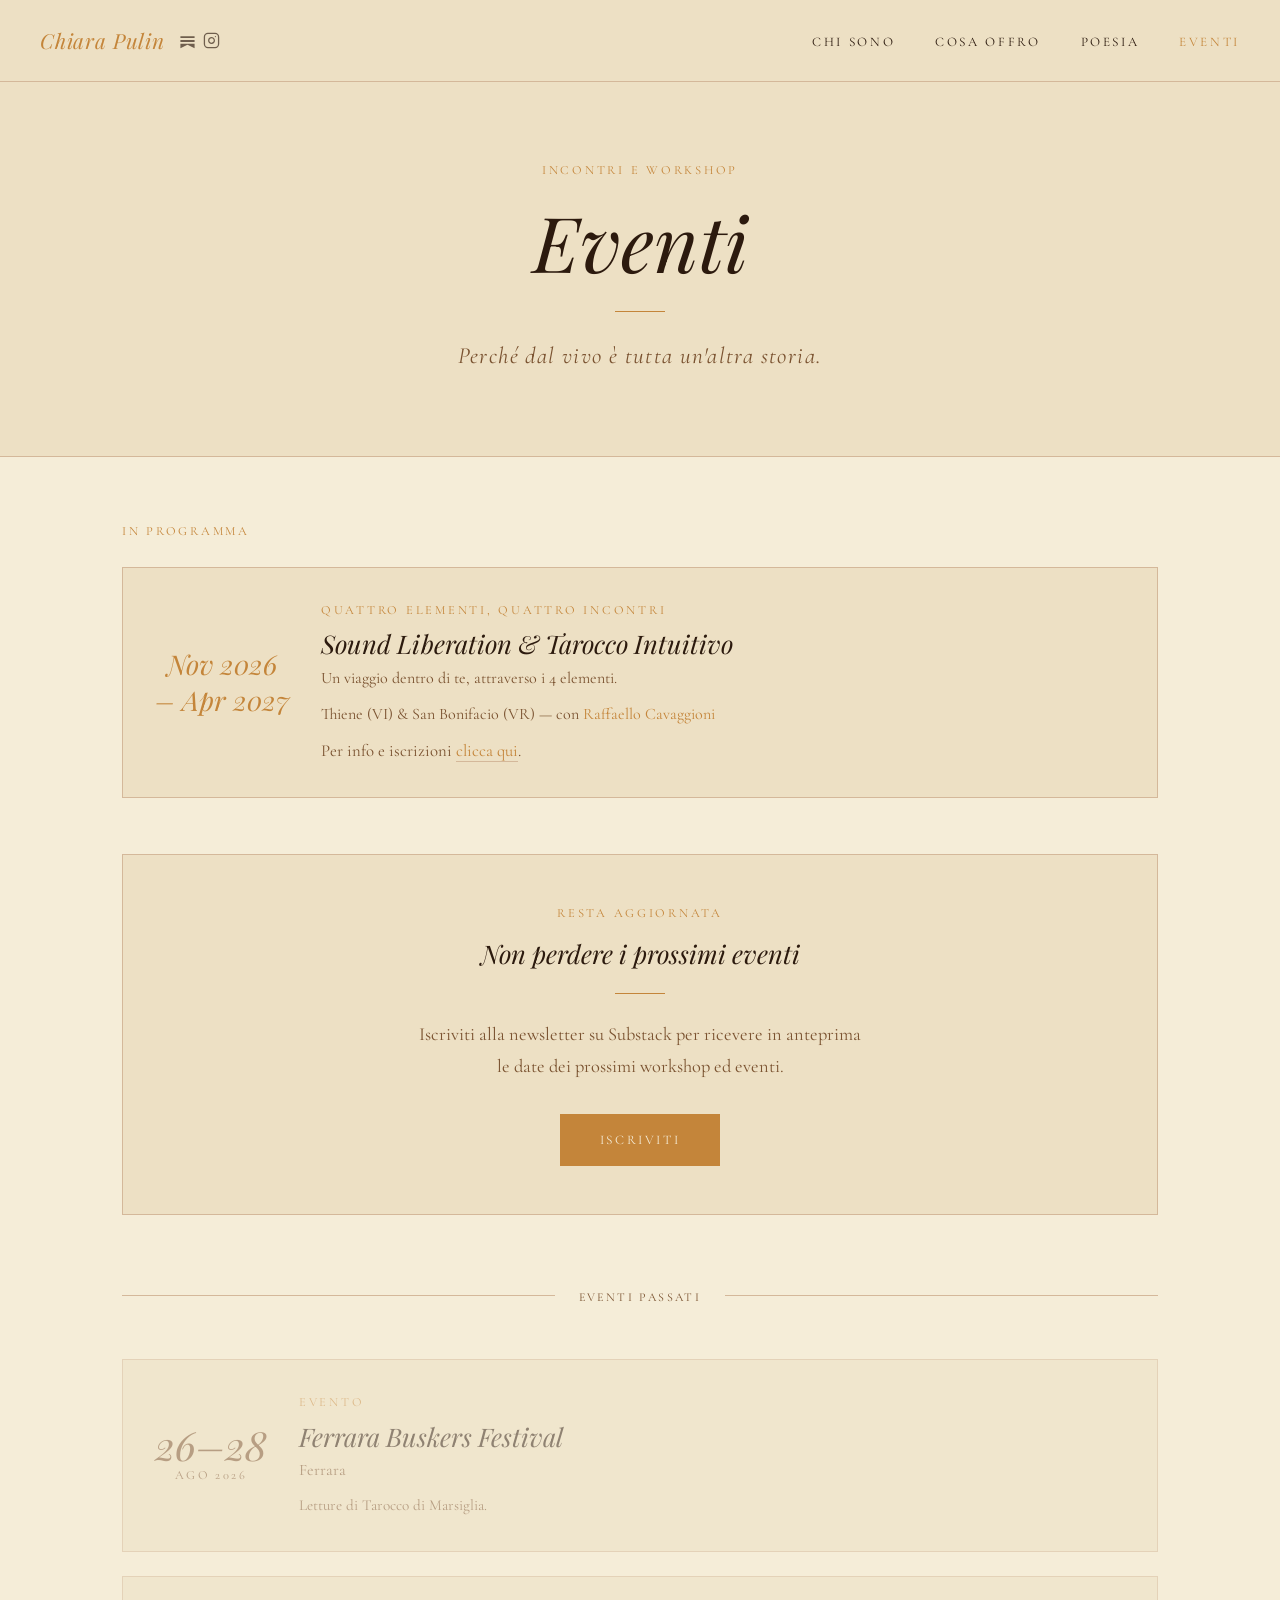
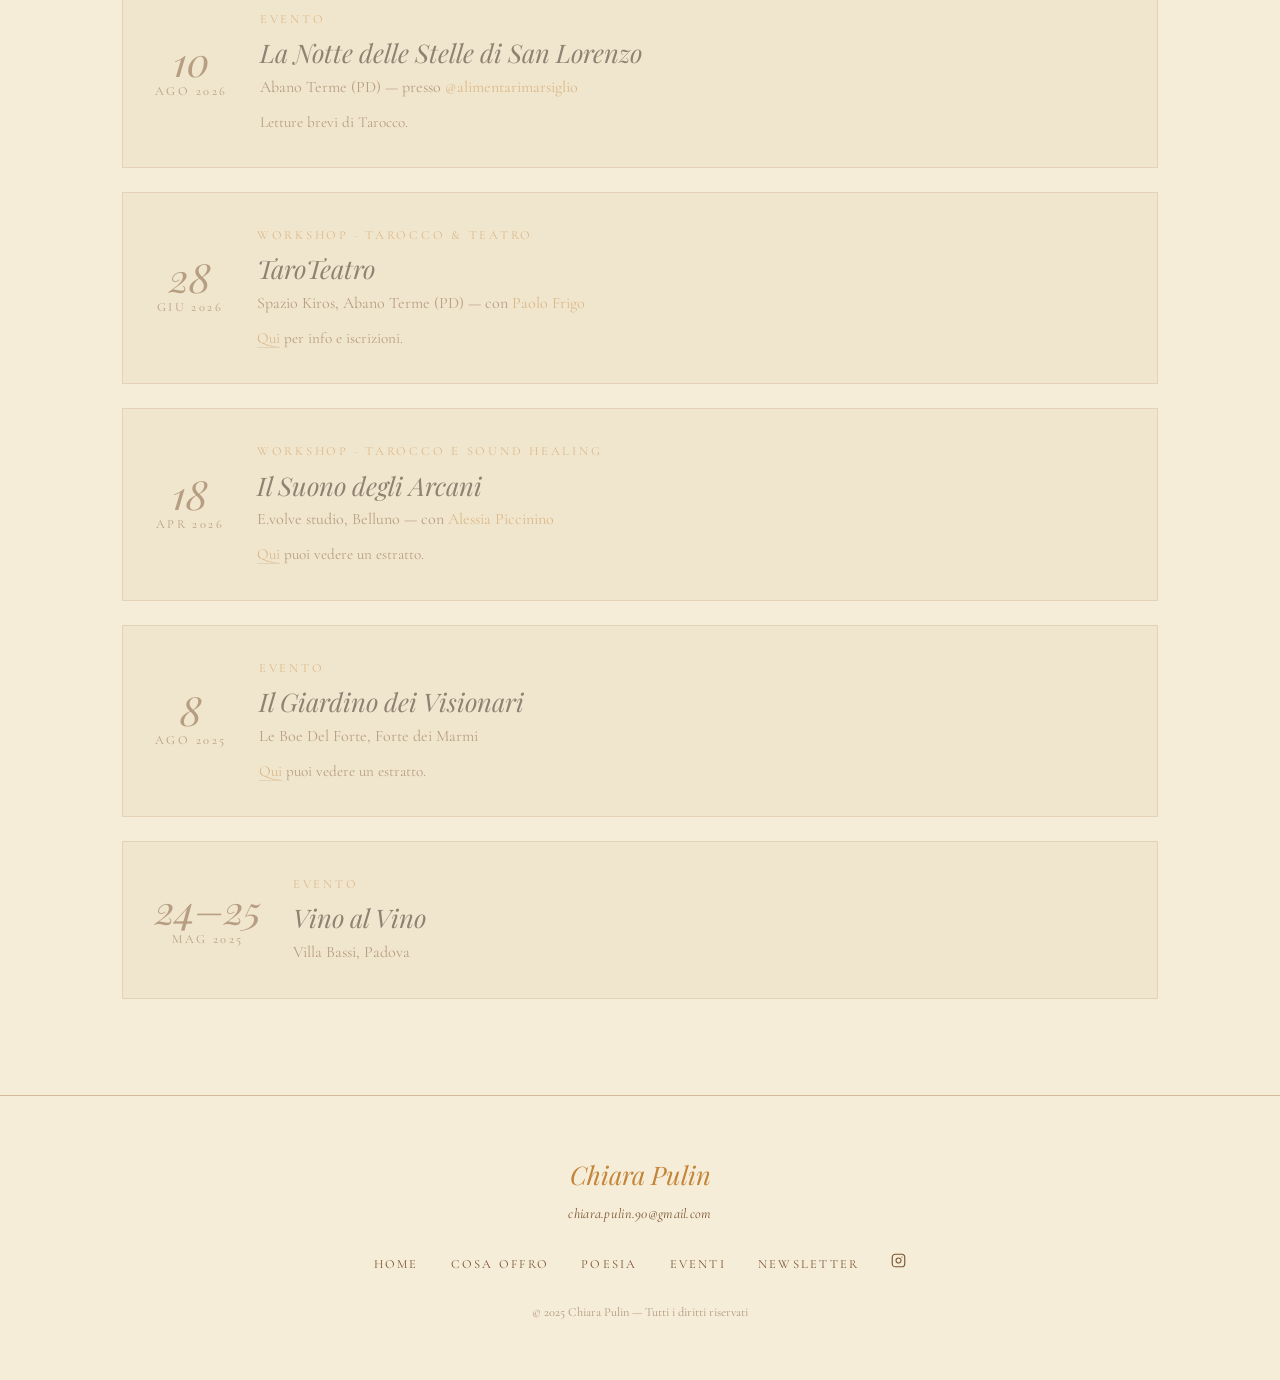
==== commit 29835bea: "Aggiunge evento in programma: Sound Liberation & Tarocco Intuitivo Co-Authored-By: Claude Opus 5 <no" ====
--- a/eventi.html
+++ b/eventi.html
@@ -110,8 +110,24 @@
         <span class="label">In programma</span>
       </div>
 
-      <!-- Nessun evento in programma -->
-      <p class="upcoming-msg fade-in">Nessun evento in programma al momento — torna presto per le prossime date.</p>
+      <!-- Prossimo evento -->
+      <div class="events-list fade-in">
+
+        <div class="event-card">
+          <div class="event-date" style="min-width: 92px;">
+            <div class="day" style="font-size: 1.7rem; line-height: 1.3; white-space: nowrap;">Nov 2026</div>
+            <div class="day" style="font-size: 1.7rem; line-height: 1.3; white-space: nowrap;">– Apr 2027</div>
+          </div>
+          <div class="event-info">
+            <span class="label">Quattro Elementi, Quattro Incontri</span>
+            <h3>Sound Liberation &amp; Tarocco Intuitivo</h3>
+            <p>Un viaggio dentro di te, attraverso i 4 elementi.</p>
+            <p style="margin-top: 0.5rem;">Thiene (VI) &amp; San Bonifacio (VR) — con <a href="https://www.instagram.com/raffaello_cavaggioni/" target="_blank" style="color: var(--color-primary);">Raffaello Cavaggioni</a></p>
+            <p style="margin-top: 0.5rem; font-size: 1.05rem;">Per info e iscrizioni <a href="https://sound-liberation-tarocco.vercel.app/" target="_blank" style="color: var(--color-primary); border-bottom: 1px solid var(--color-border);">clicca qui</a>.</p>
+          </div>
+        </div>
+
+      </div>
 
       <!-- Newsletter CTA -->
       <div class="newsletter-cta fade-in">
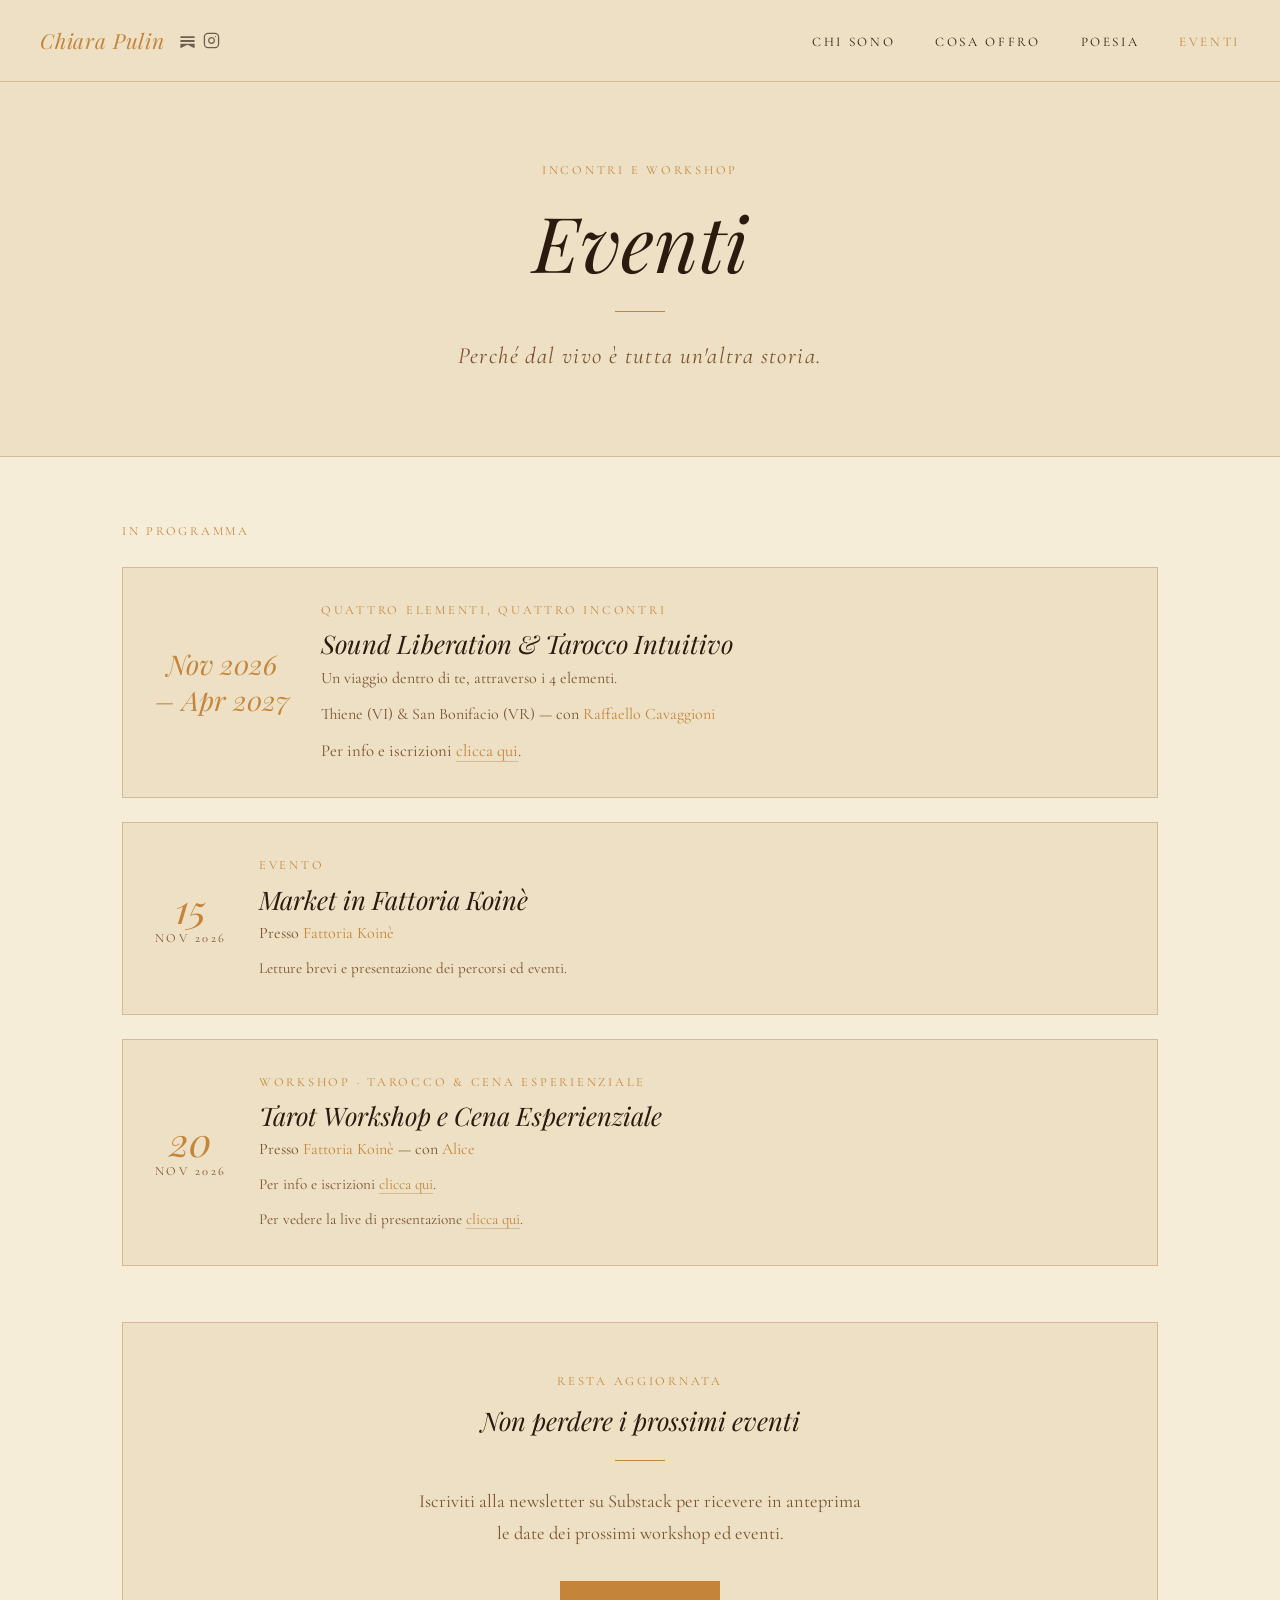
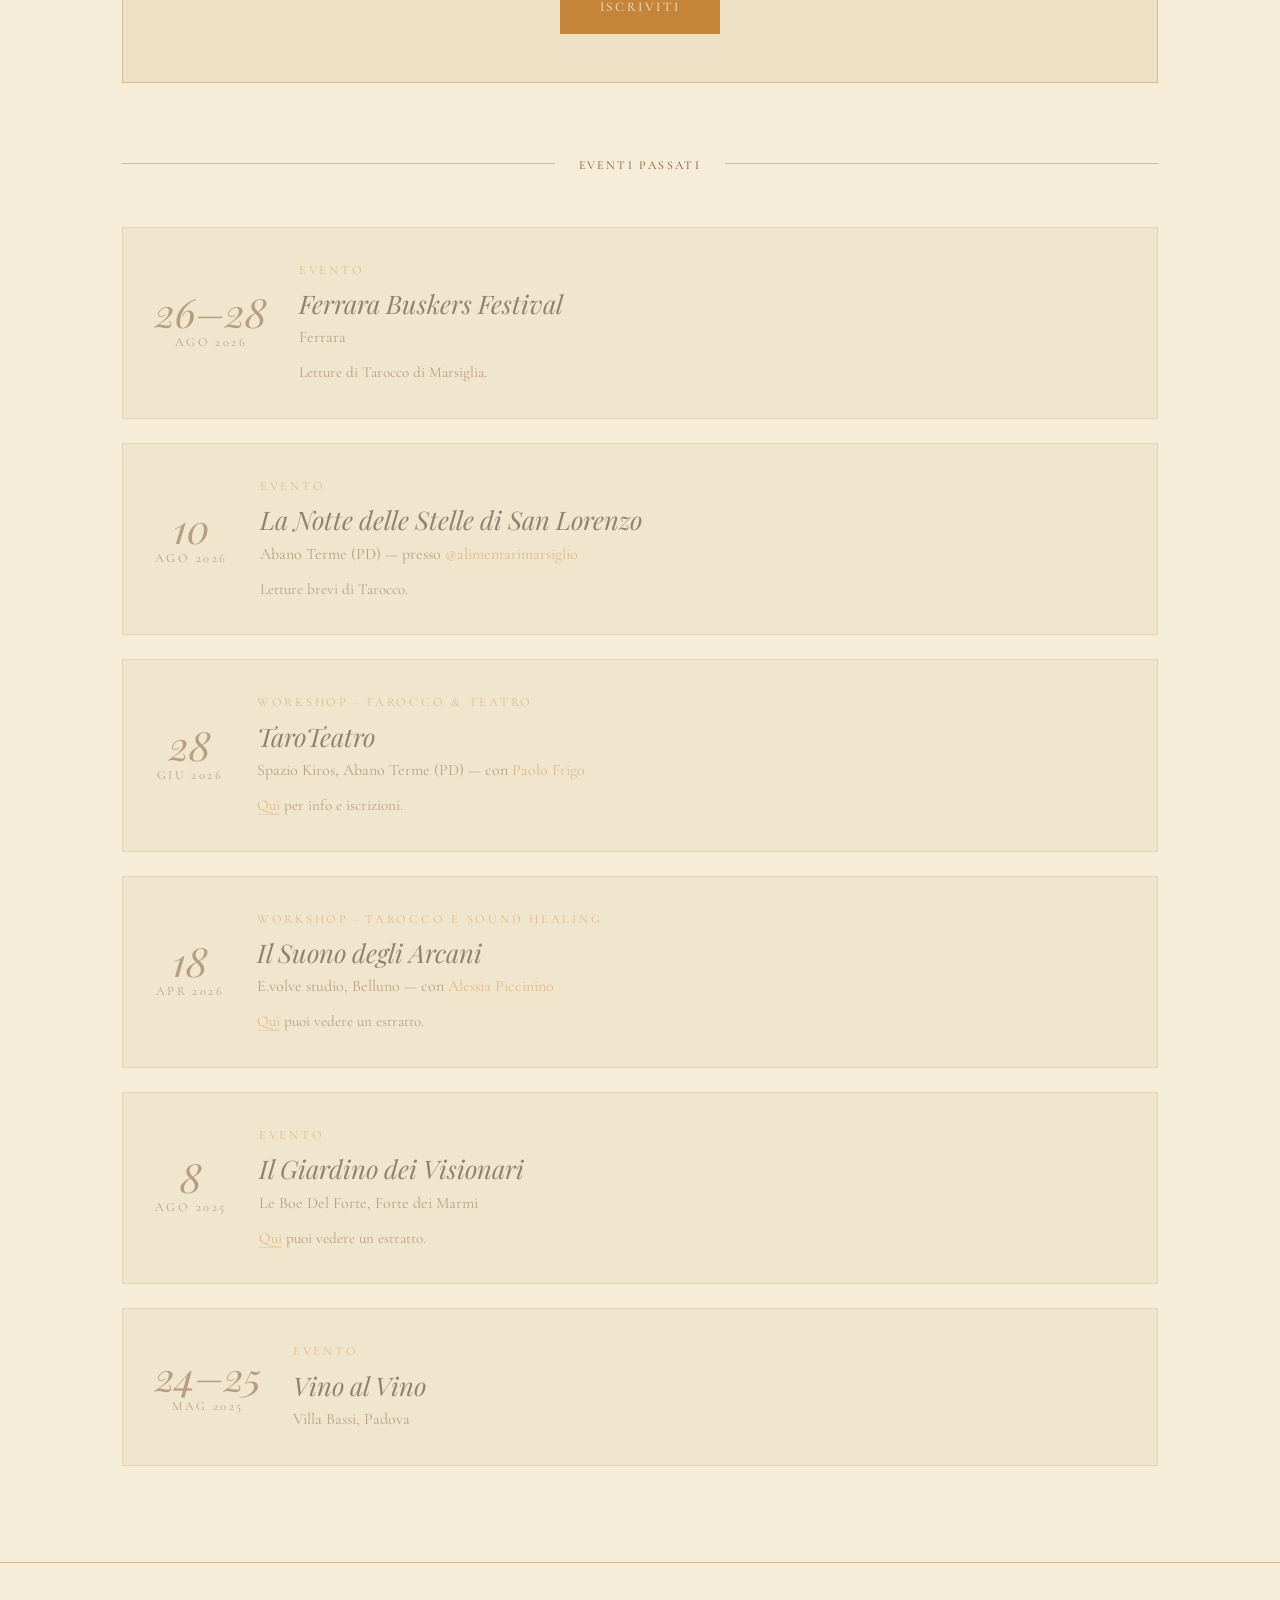
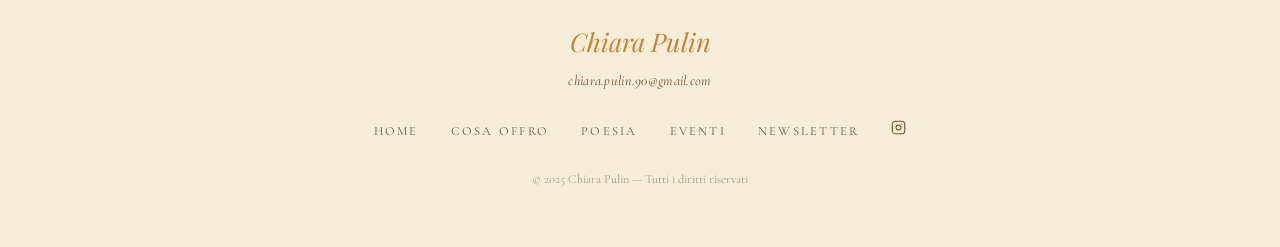
==== commit b36b2dfd: "Aggiunge eventi in programma: Market Fattoria Koine e Tarot Workshop con cena esperienziale" ====
--- a/eventi.html
+++ b/eventi.html
@@ -124,6 +124,33 @@
             <p>Un viaggio dentro di te, attraverso i 4 elementi.</p>
             <p style="margin-top: 0.5rem;">Thiene (VI) &amp; San Bonifacio (VR) — con <a href="https://www.instagram.com/raffaello_cavaggioni/" target="_blank" style="color: var(--color-primary);">Raffaello Cavaggioni</a></p>
             <p style="margin-top: 0.5rem; font-size: 1.05rem;">Per info e iscrizioni <a href="https://sound-liberation-tarocco.vercel.app/" target="_blank" style="color: var(--color-primary); border-bottom: 1px solid var(--color-border);">clicca qui</a>.</p>
+          </div>
+        </div>
+
+        <div class="event-card">
+          <div class="event-date">
+            <div class="day">15</div>
+            <div class="month">Nov 2026</div>
+          </div>
+          <div class="event-info">
+            <span class="label">Evento</span>
+            <h3>Market in Fattoria Koinè</h3>
+            <p>Presso <a href="https://www.instagram.com/fattoria_koine/" target="_blank" style="color: var(--color-primary);">Fattoria Koinè</a></p>
+            <p style="margin-top: 0.5rem; font-size: 0.95rem;">Letture brevi e presentazione dei percorsi ed eventi.</p>
+          </div>
+        </div>
+
+        <div class="event-card">
+          <div class="event-date">
+            <div class="day">20</div>
+            <div class="month">Nov 2026</div>
+          </div>
+          <div class="event-info">
+            <span class="label">Workshop · Tarocco &amp; Cena Esperienziale</span>
+            <h3>Tarot Workshop e Cena Esperienziale</h3>
+            <p>Presso <a href="https://www.instagram.com/fattoria_koine/" target="_blank" style="color: var(--color-primary);">Fattoria Koinè</a> — con <a href="https://www.instagram.com/allymentazione/" target="_blank" style="color: var(--color-primary);">Alice</a></p>
+            <p style="margin-top: 0.5rem; font-size: 0.95rem;">Per info e iscrizioni <a href="https://allymentazione.agenziaampollini.it/alchimia-autunno/?utm_source=ig&amp;utm_medium=social&amp;utm_content=link_in_bio&amp;fbclid=PAZXh0bgNhZW0CMTEAcGRvZgJzcnRjBmFwcF9pZA85MzY2MTk3NDMzOTI0NTkAAae6xIVzF4IATHkWSIlzk3bonEMgOgu9BKR5jqYhgSeY4-HWXWUCuDZk-Iow1A_aem_2fW3oVKvlU0ALSFzRQLGyQ" target="_blank" style="color: var(--color-primary); border-bottom: 1px solid var(--color-border);">clicca qui</a>.</p>
+            <p style="margin-top: 0.5rem; font-size: 0.95rem;">Per vedere la live di presentazione <a href="https://www.instagram.com/p/DeNDBLEiuC_/" target="_blank" style="color: var(--color-primary); border-bottom: 1px solid var(--color-border);">clicca qui</a>.</p>
           </div>
         </div>
 
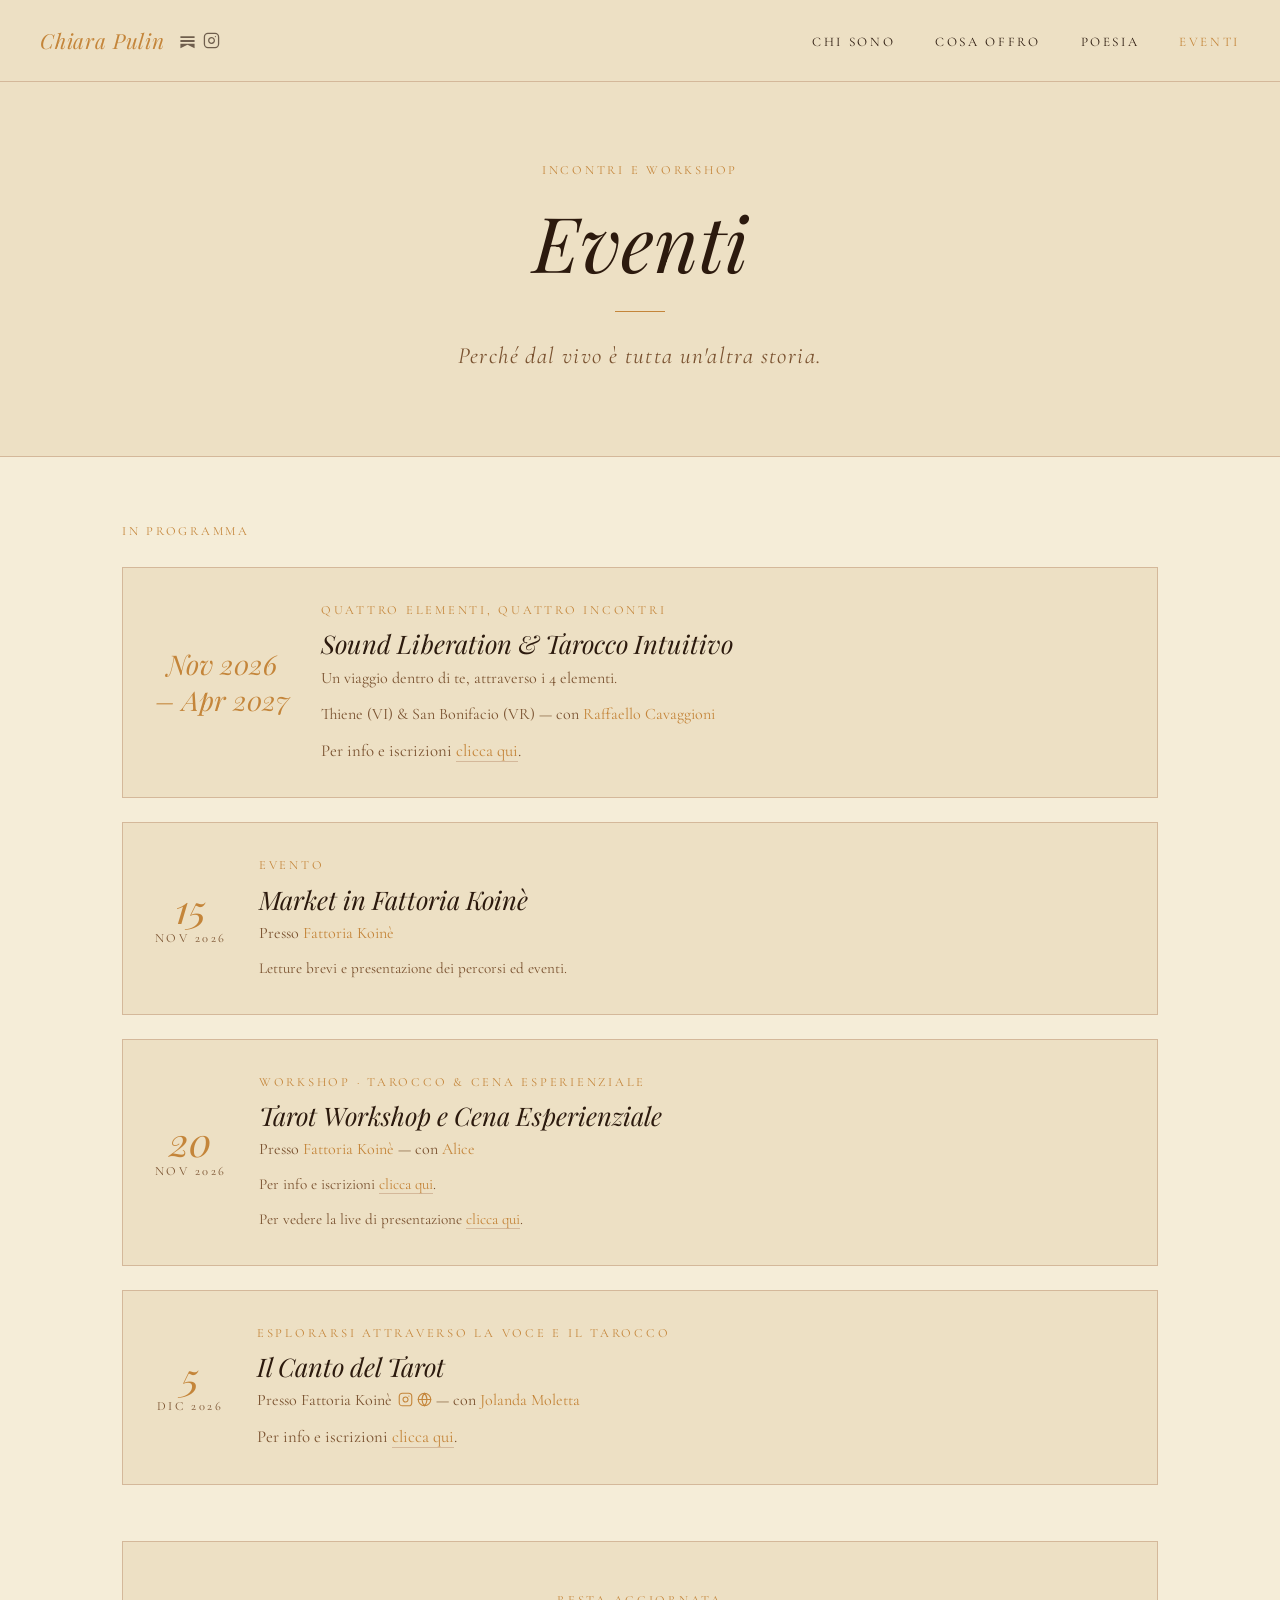
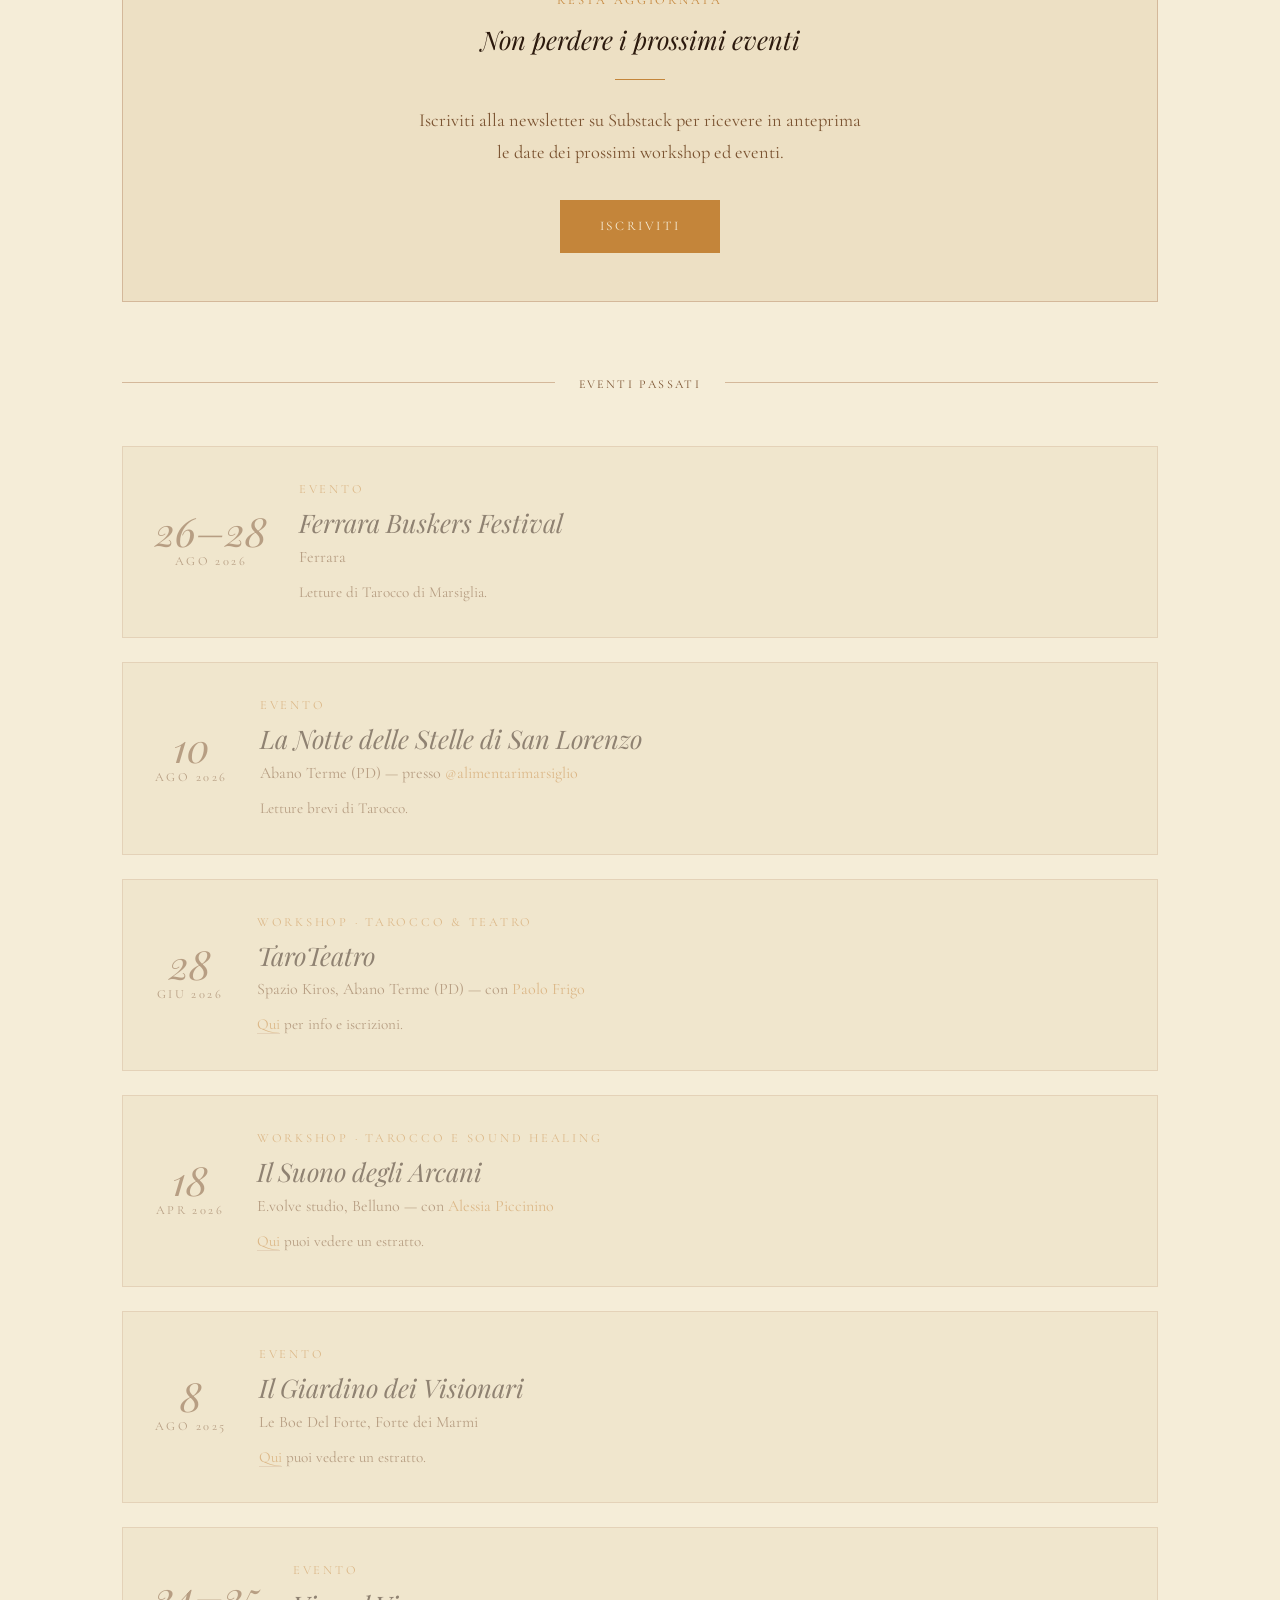
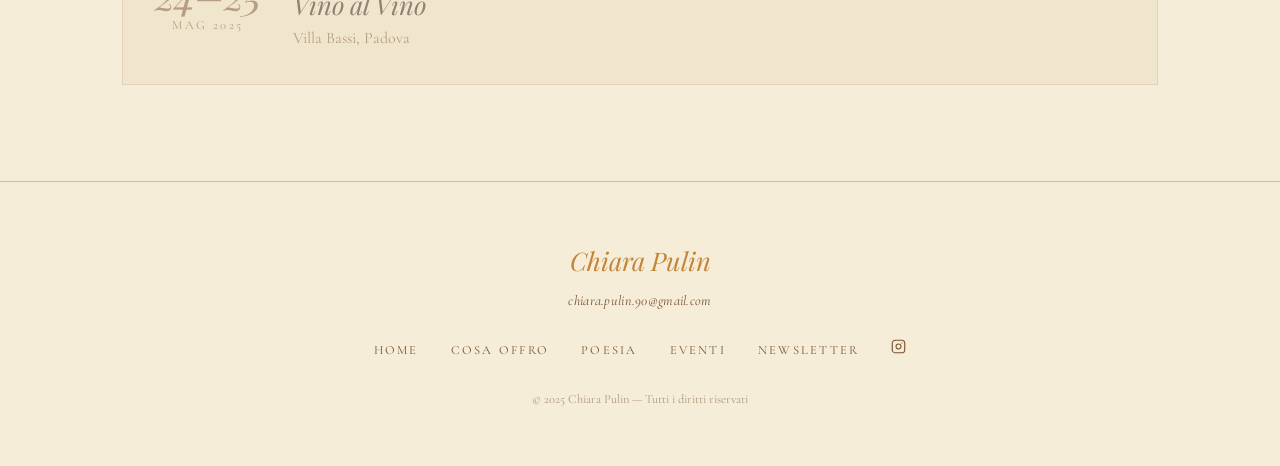
==== commit b5145fce: "Aggiunge evento in programma: Il Canto del Tarot con Jolanda Moletta Co-Authored-By: Claude Opus 5 <" ====
--- a/eventi.html
+++ b/eventi.html
@@ -151,6 +151,19 @@
             <p>Presso <a href="https://www.instagram.com/fattoria_koine/" target="_blank" style="color: var(--color-primary);">Fattoria Koinè</a> — con <a href="https://www.instagram.com/allymentazione/" target="_blank" style="color: var(--color-primary);">Alice</a></p>
             <p style="margin-top: 0.5rem; font-size: 0.95rem;">Per info e iscrizioni <a href="https://allymentazione.agenziaampollini.it/alchimia-autunno/?utm_source=ig&amp;utm_medium=social&amp;utm_content=link_in_bio&amp;fbclid=PAZXh0bgNhZW0CMTEAcGRvZgJzcnRjBmFwcF9pZA85MzY2MTk3NDMzOTI0NTkAAae6xIVzF4IATHkWSIlzk3bonEMgOgu9BKR5jqYhgSeY4-HWXWUCuDZk-Iow1A_aem_2fW3oVKvlU0ALSFzRQLGyQ" target="_blank" style="color: var(--color-primary); border-bottom: 1px solid var(--color-border);">clicca qui</a>.</p>
             <p style="margin-top: 0.5rem; font-size: 0.95rem;">Per vedere la live di presentazione <a href="https://www.instagram.com/p/DeNDBLEiuC_/" target="_blank" style="color: var(--color-primary); border-bottom: 1px solid var(--color-border);">clicca qui</a>.</p>
+          </div>
+        </div>
+
+        <div class="event-card">
+          <div class="event-date">
+            <div class="day">5</div>
+            <div class="month">Dic 2026</div>
+          </div>
+          <div class="event-info">
+            <span class="label">Esplorarsi attraverso la voce e il tarocco</span>
+            <h3>Il Canto del Tarot</h3>
+            <p>Presso Fattoria Koinè<a href="https://www.instagram.com/fattoria_koine/" target="_blank" aria-label="Instagram Fattoria Koinè" style="color: var(--color-primary); display: inline-flex; vertical-align: -2px; margin-left: 0.35rem;"><svg width="15" height="15" viewBox="0 0 24 24" fill="none" stroke="currentColor" stroke-width="1.8" stroke-linecap="round" stroke-linejoin="round"><rect x="2" y="2" width="20" height="20" rx="5" ry="5"/><path d="M16 11.37A4 4 0 1 1 12.63 8 4 4 0 0 1 16 11.37z"/><line x1="17.5" y1="6.5" x2="17.51" y2="6.5"/></svg></a><a href="https://fattoriakoine.it/" target="_blank" aria-label="Sito Fattoria Koinè" style="color: var(--color-primary); display: inline-flex; vertical-align: -2px; margin-left: 0.3rem;"><svg width="15" height="15" viewBox="0 0 24 24" fill="none" stroke="currentColor" stroke-width="1.8" stroke-linecap="round" stroke-linejoin="round"><circle cx="12" cy="12" r="10"/><line x1="2" y1="12" x2="22" y2="12"/><path d="M12 2a15.3 15.3 0 0 1 4 10 15.3 15.3 0 0 1-4 10 15.3 15.3 0 0 1-4-10 15.3 15.3 0 0 1 4-10z"/></svg></a> — con <a href="https://www.instagram.com/jolandamoletta/" target="_blank" style="color: var(--color-primary);">Jolanda Moletta</a></p>
+            <p style="margin-top: 0.5rem; font-size: 1.05rem;">Per info e iscrizioni <a href="https://il-canto-del-tarot.vercel.app/?invito" target="_blank" style="color: var(--color-primary); border-bottom: 1px solid var(--color-border);">clicca qui</a>.</p>
           </div>
         </div>
 
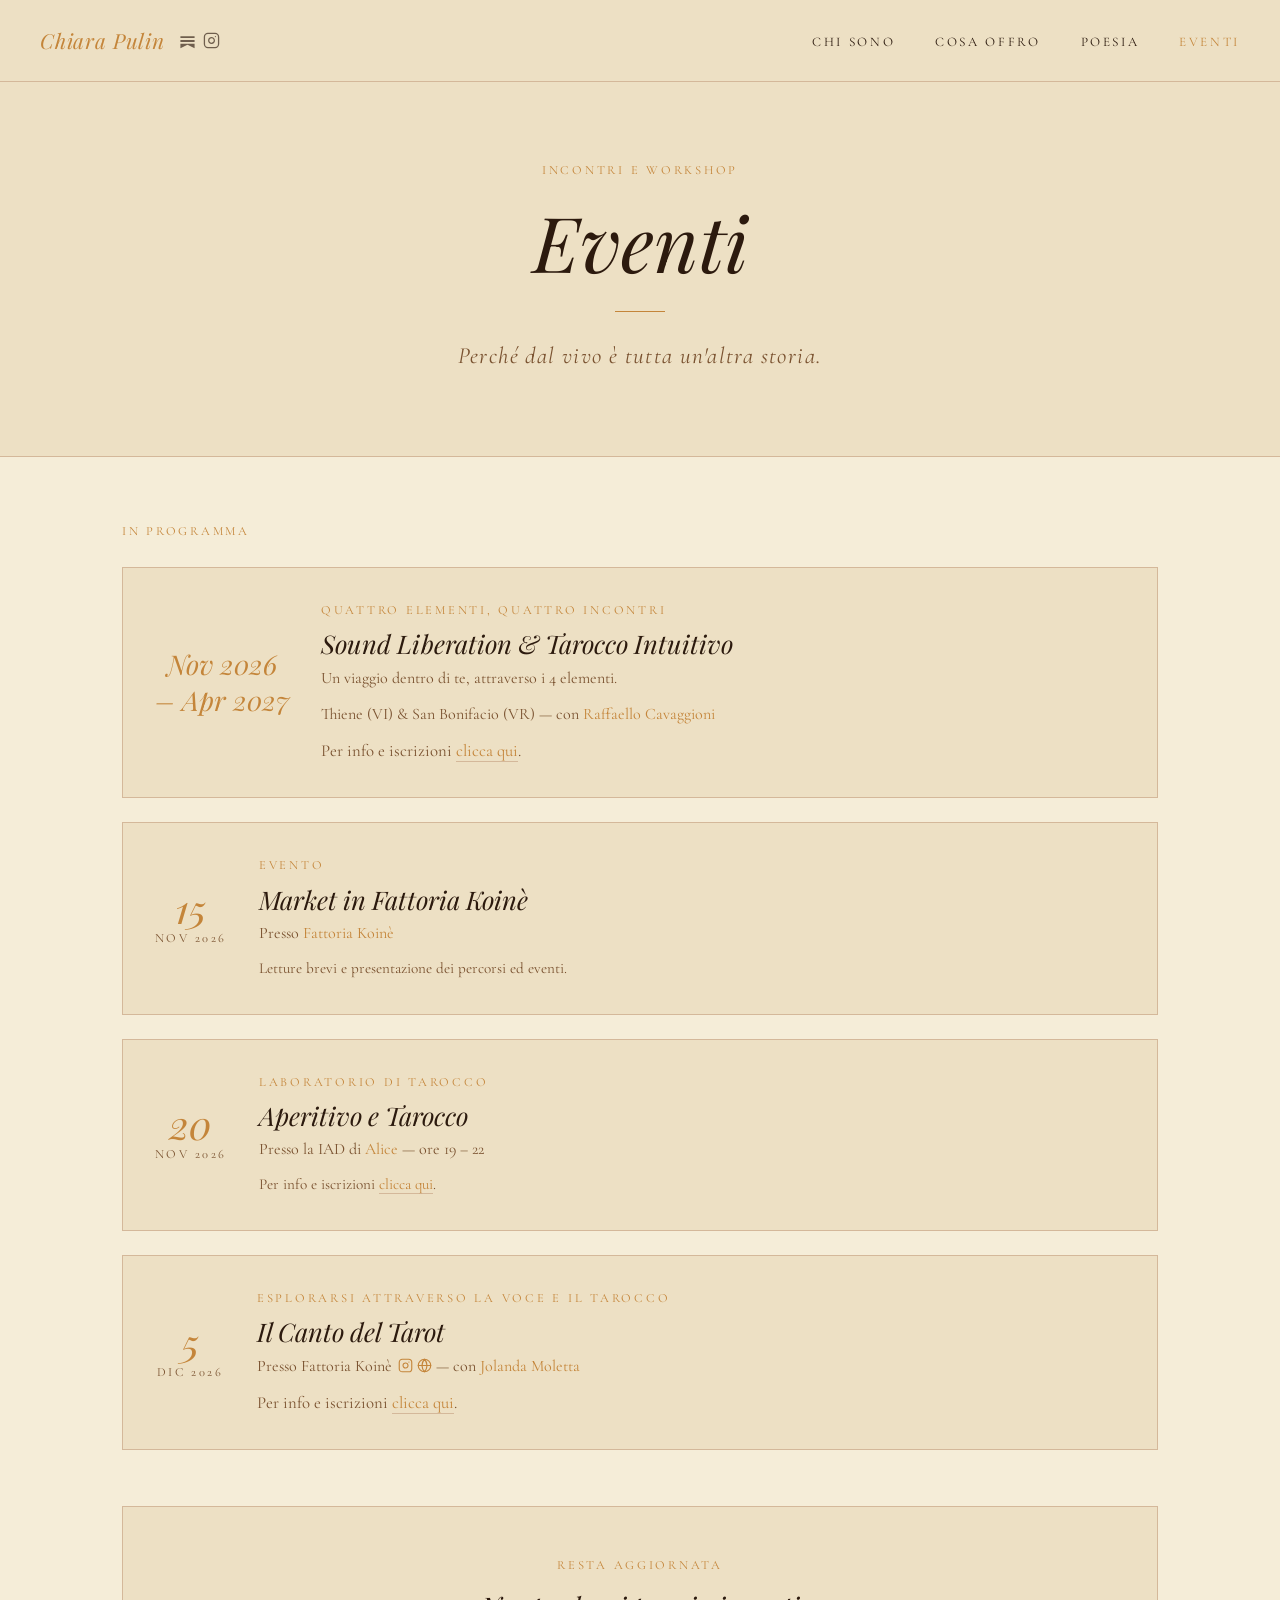
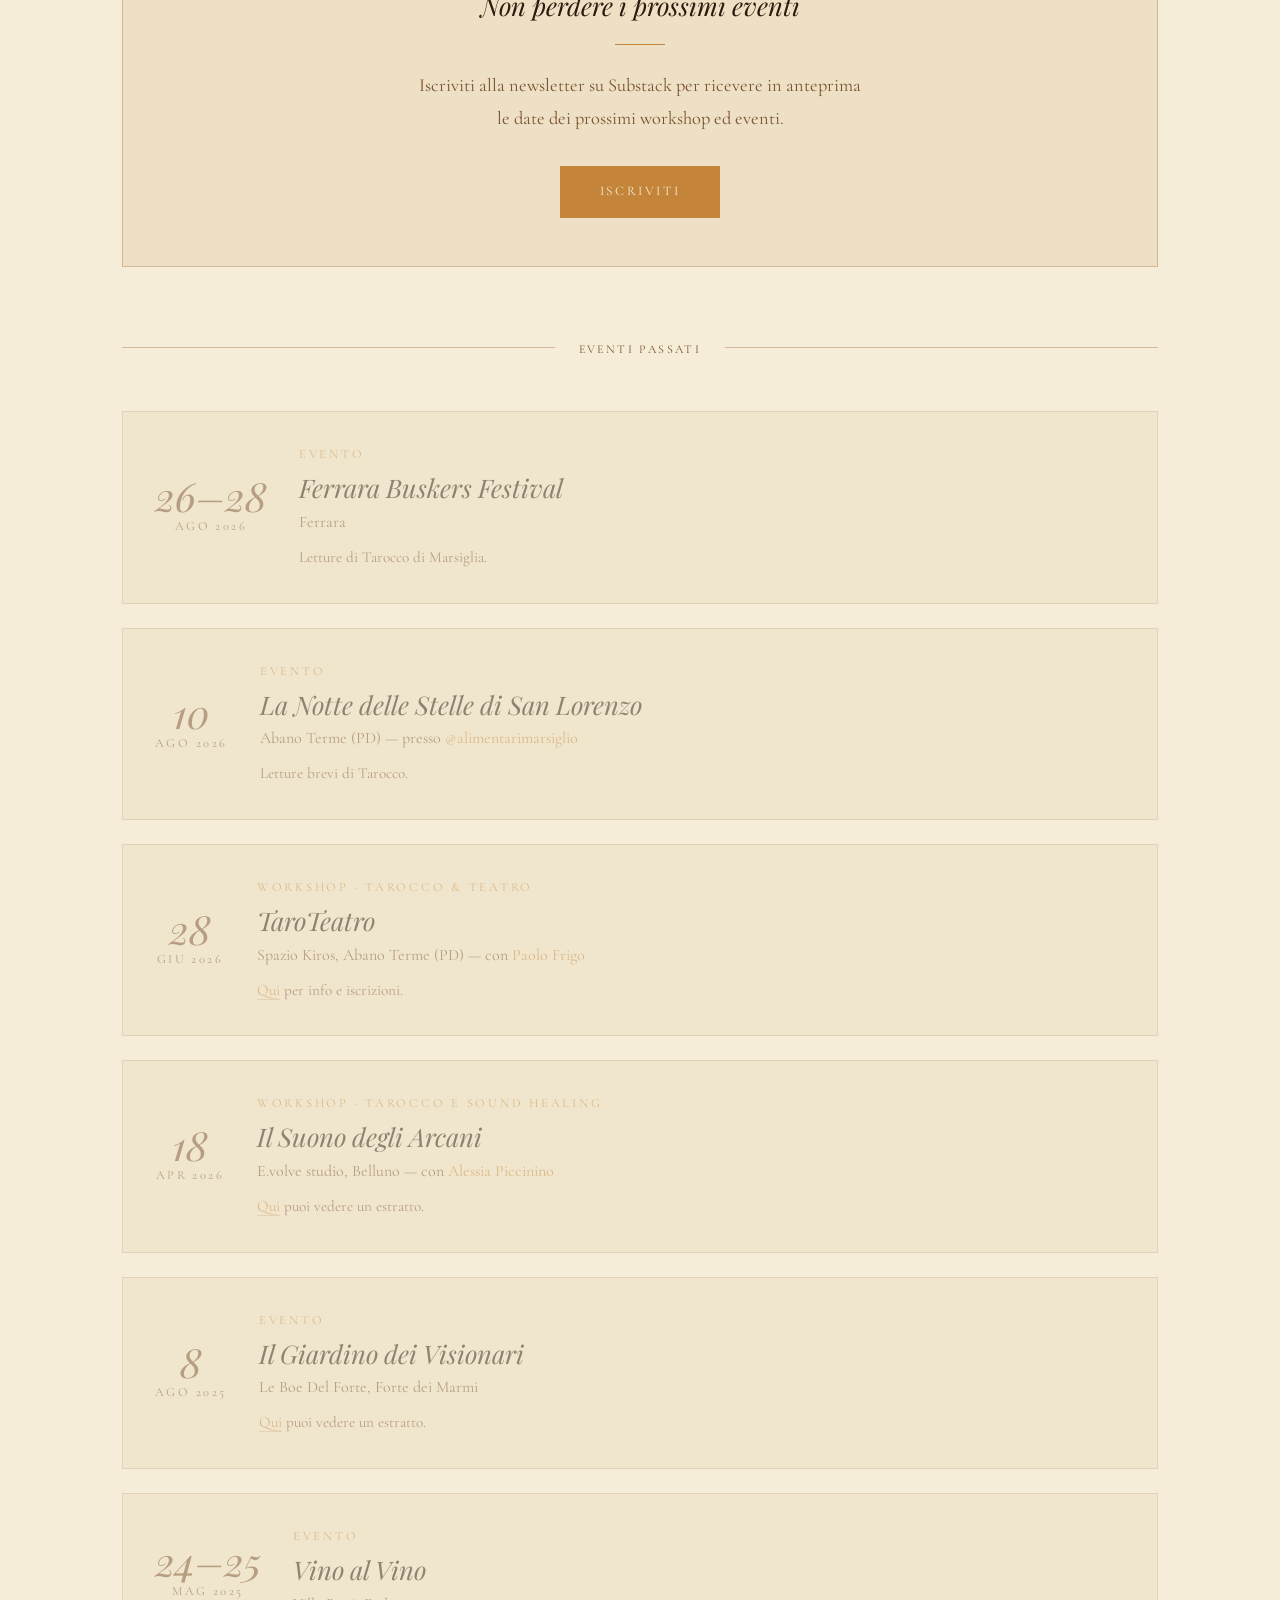
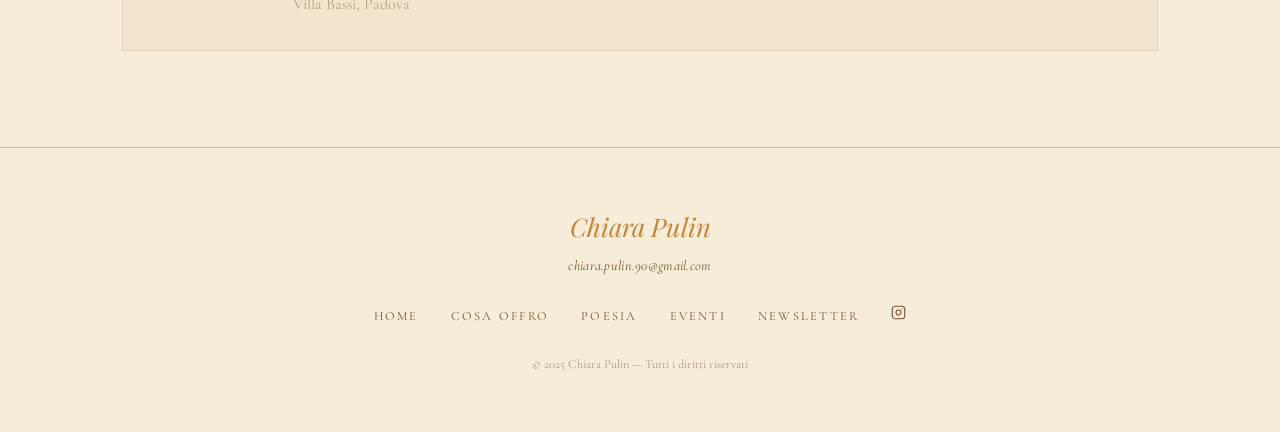
==== commit fd16c6a9: "Aggiorna evento del 20 novembre: Aperitivo e Tarocco Co-Authored-By: Claude Opus 5 <noreply@anthropi" ====
--- a/eventi.html
+++ b/eventi.html
@@ -146,11 +146,10 @@
             <div class="month">Nov 2026</div>
           </div>
           <div class="event-info">
-            <span class="label">Workshop · Tarocco &amp; Cena Esperienziale</span>
-            <h3>Tarot Workshop e Cena Esperienziale</h3>
-            <p>Presso <a href="https://www.instagram.com/fattoria_koine/" target="_blank" style="color: var(--color-primary);">Fattoria Koinè</a> — con <a href="https://www.instagram.com/allymentazione/" target="_blank" style="color: var(--color-primary);">Alice</a></p>
-            <p style="margin-top: 0.5rem; font-size: 0.95rem;">Per info e iscrizioni <a href="https://allymentazione.agenziaampollini.it/alchimia-autunno/?utm_source=ig&amp;utm_medium=social&amp;utm_content=link_in_bio&amp;fbclid=PAZXh0bgNhZW0CMTEAcGRvZgJzcnRjBmFwcF9pZA85MzY2MTk3NDMzOTI0NTkAAae6xIVzF4IATHkWSIlzk3bonEMgOgu9BKR5jqYhgSeY4-HWXWUCuDZk-Iow1A_aem_2fW3oVKvlU0ALSFzRQLGyQ" target="_blank" style="color: var(--color-primary); border-bottom: 1px solid var(--color-border);">clicca qui</a>.</p>
-            <p style="margin-top: 0.5rem; font-size: 0.95rem;">Per vedere la live di presentazione <a href="https://www.instagram.com/p/DeNDBLEiuC_/" target="_blank" style="color: var(--color-primary); border-bottom: 1px solid var(--color-border);">clicca qui</a>.</p>
+            <span class="label">Laboratorio di Tarocco</span>
+            <h3>Aperitivo e Tarocco</h3>
+            <p>Presso la IAD di <a href="https://www.instagram.com/allymentazione/" target="_blank" style="color: var(--color-primary);">Alice</a> — ore 19 – 22</p>
+            <p style="margin-top: 0.5rem; font-size: 0.95rem;">Per info e iscrizioni <a href="https://www.instagram.com/p/DfnDEXmCqFQ/?img_index=1" target="_blank" style="color: var(--color-primary); border-bottom: 1px solid var(--color-border);">clicca qui</a>.</p>
           </div>
         </div>
 
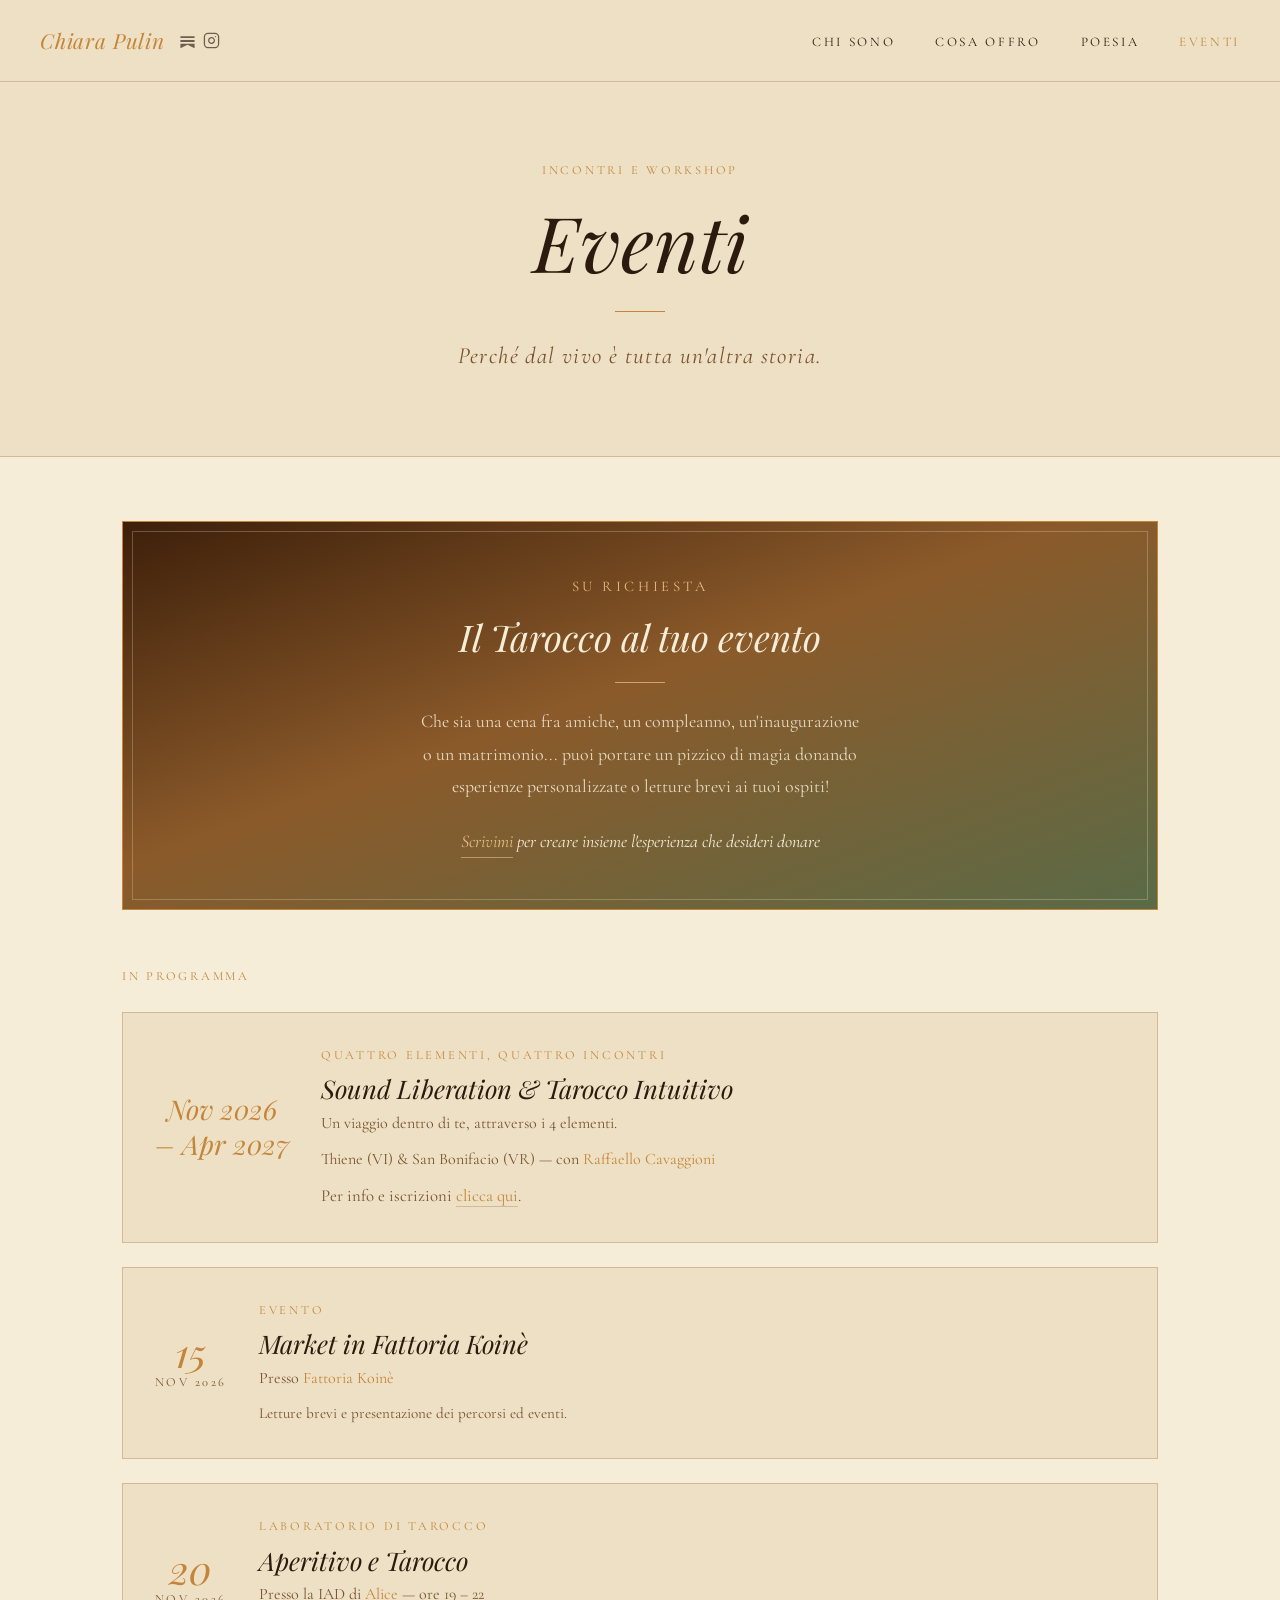
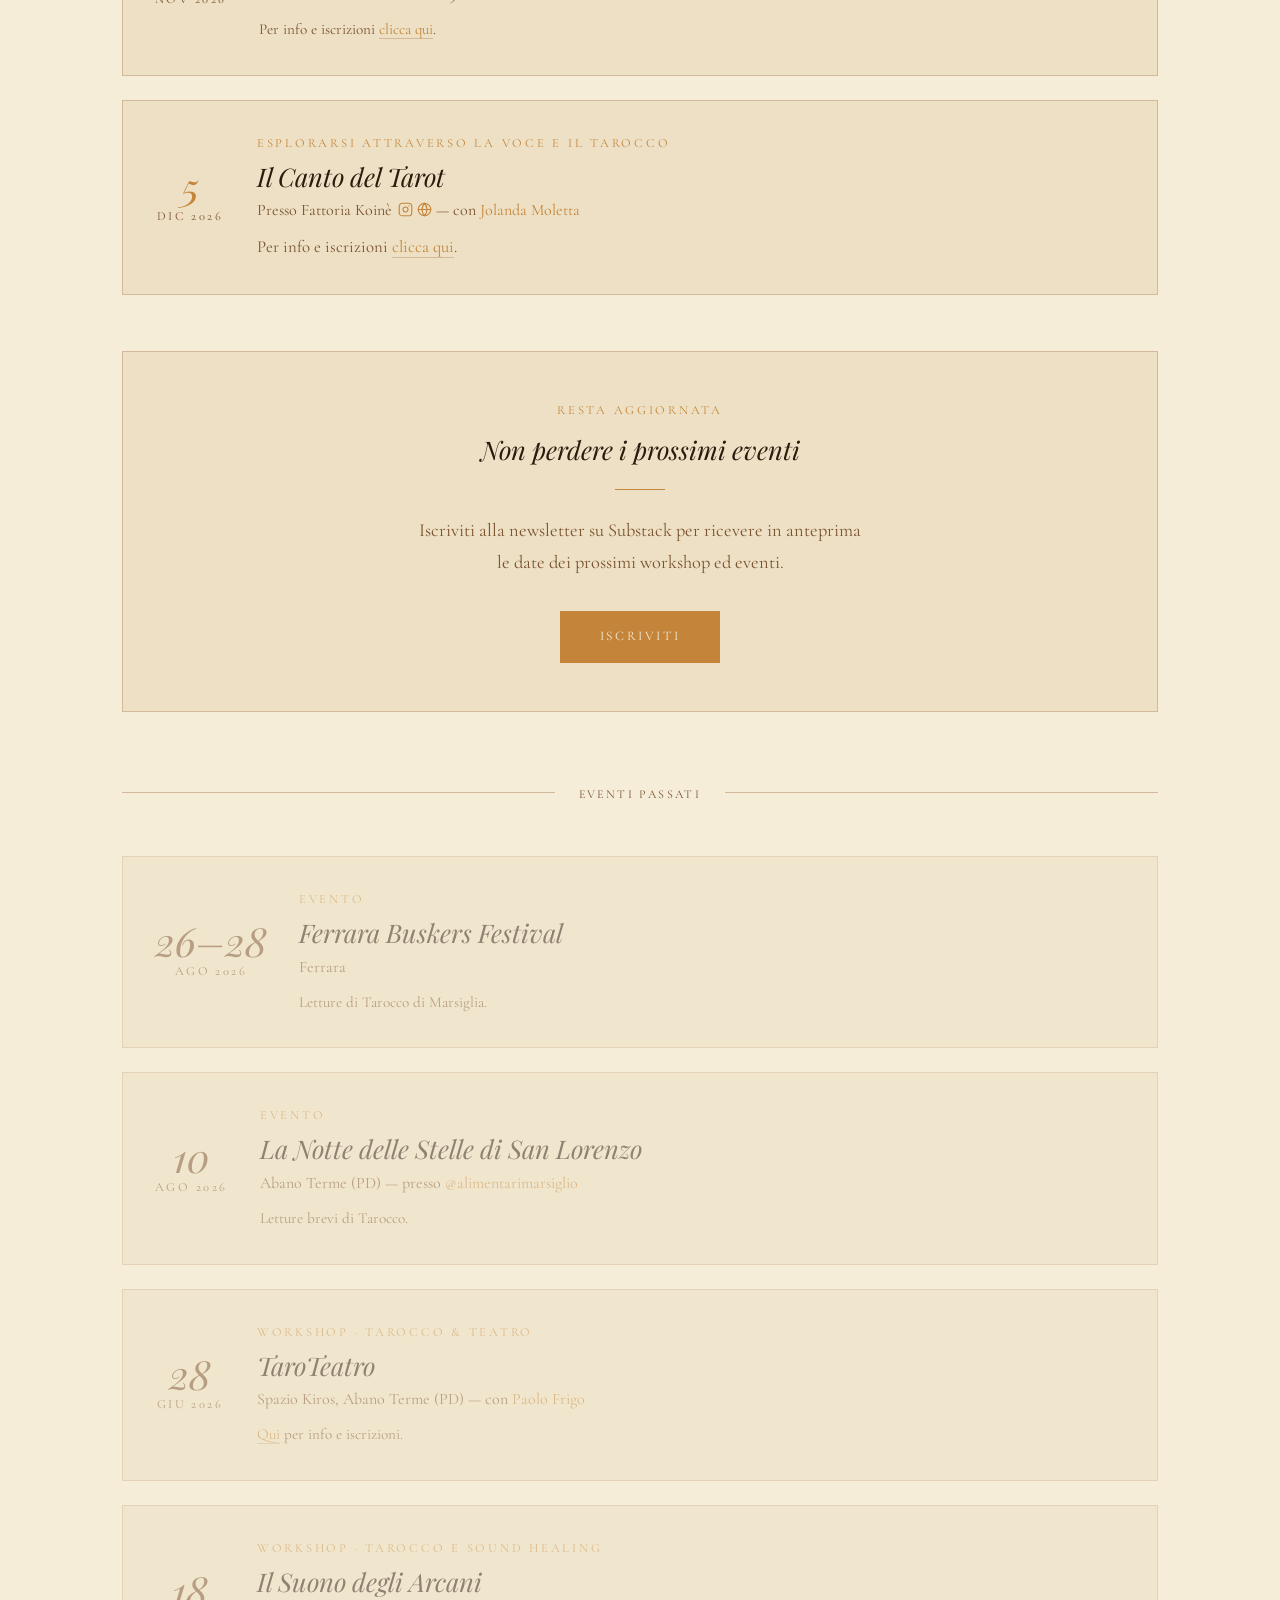
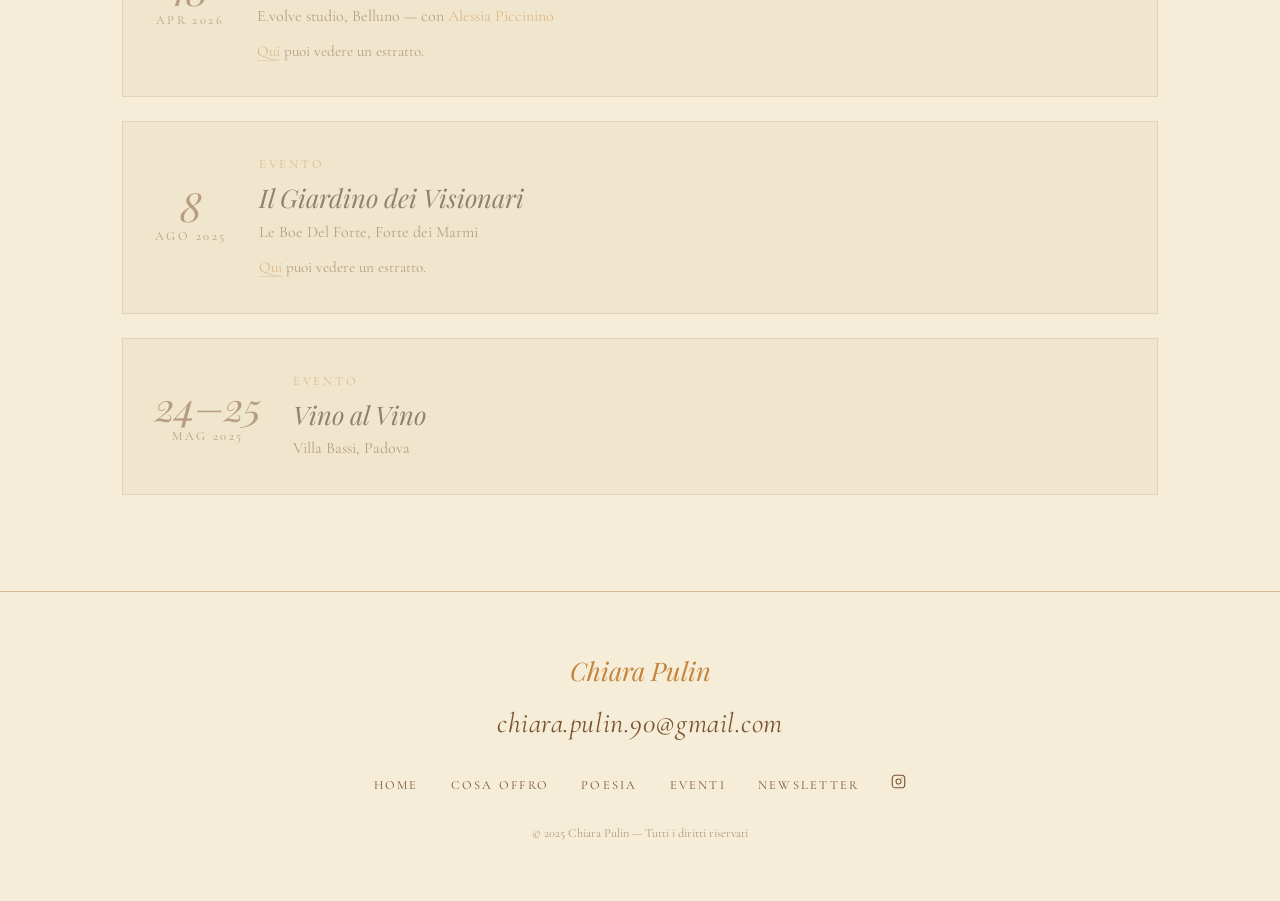
==== commit b214ab88: "Aggiunge box "Il Tarocco al tuo evento", recensione sposa e ingrandisce la mail nel footer Co-Author" ====
--- a/eventi.html
+++ b/eventi.html
@@ -68,6 +68,85 @@
       font-size: 1.05rem;
       padding: 2rem 0 3rem;
     }
+
+    /* === BOX "Il Tarocco al tuo evento" === */
+    .evento-richiesta {
+      position: relative;
+      background: var(--hero-gradient);
+      border: 1px solid var(--color-primary);
+      padding: 3.2rem 2.5rem;
+      text-align: center;
+      margin-bottom: 3.5rem;
+    }
+    .evento-richiesta::before {
+      content: '';
+      position: absolute;
+      inset: 9px;
+      border: 1px solid rgba(245, 237, 216, 0.25);
+      pointer-events: none;
+    }
+    .evento-richiesta > * { position: relative; }
+    .evento-richiesta .label { color: #E6BC82; font-size: 0.92rem; letter-spacing: 0.24em; margin-bottom: 0.9rem; }
+    .evento-richiesta h2 {
+      font-style: italic;
+      color: var(--color-hero-text);
+      font-size: clamp(1.6rem, 3.6vw, 2.3rem);
+      line-height: 1.25;
+    }
+    .evento-richiesta .line-dec { background: rgba(230, 188, 130, 0.75); margin: 1.4rem auto; }
+    .evento-richiesta p {
+      color: rgba(245, 237, 216, 0.88);
+      font-size: 1.12rem;
+      line-height: 1.8;
+      max-width: 700px;
+      margin: 0 auto;
+    }
+    .evento-richiesta .richiesta-cta { margin-top: 1.4rem; font-style: italic; color: var(--color-hero-text); }
+    .scrivimi-link {
+      font: inherit;
+      background: none;
+      border: none;
+      padding: 0;
+      cursor: pointer;
+      color: #E6BC82;
+      border-bottom: 1px solid rgba(230, 188, 130, 0.6);
+      transition: color 0.2s, border-color 0.2s;
+    }
+    .scrivimi-link:hover { color: #F5EDD8; border-bottom-color: #F5EDD8; }
+    .mail-box {
+      display: none;
+      justify-content: center;
+      align-items: center;
+      flex-wrap: wrap;
+      gap: 0.8rem;
+      margin-top: 1.4rem;
+    }
+    .mail-box.open { display: flex; }
+    .mail-box a {
+      font-size: 1.05rem;
+      color: var(--color-hero-text);
+      letter-spacing: 0.02em;
+      border-bottom: 1px solid rgba(245, 237, 216, 0.4);
+    }
+    .mail-copy {
+      font-family: 'Cormorant Garamond', serif;
+      font-size: 0.8rem;
+      letter-spacing: 0.18em;
+      text-transform: uppercase;
+      color: var(--color-hero-text);
+      background: none;
+      border: 1px solid rgba(245, 237, 216, 0.45);
+      padding: 0.4rem 0.9rem;
+      cursor: pointer;
+      transition: background 0.2s, color 0.2s;
+    }
+    .mail-copy:hover { background: rgba(245, 237, 216, 0.92); color: #3D1F0A; }
+
+    @media (max-width: 768px) {
+      .evento-richiesta { padding: 2.4rem 1.4rem; }
+      .evento-richiesta p { font-size: 1.05rem; }
+      .evento-richiesta p br { display: none; }
+    }
   </style>
 </head>
 <body>
@@ -104,6 +183,19 @@
 
   <section class="events-section">
     <div class="container">
+
+      <!-- Il Tarocco al tuo evento -->
+      <div class="evento-richiesta fade-in">
+        <span class="label">Su richiesta</span>
+        <h2>Il Tarocco al tuo evento</h2>
+        <span class="line-dec"></span>
+        <p>Che sia una cena fra amiche, un compleanno, un'inaugurazione<br>o un matrimonio... puoi portare un pizzico di magia donando<br>esperienze personalizzate o letture brevi ai tuoi ospiti!</p>
+        <p class="richiesta-cta"><button type="button" class="scrivimi-link" id="scrivimi-btn">Scrivimi</button> per creare insieme l'esperienza che desideri donare</p>
+        <div class="mail-box" id="mail-box">
+          <a href="mailto:chiara.pulin.90@gmail.com">chiara.pulin.90@gmail.com</a>
+          <button type="button" class="mail-copy" id="mail-copy-btn">Copia</button>
+        </div>
+      </div>
 
       <!-- Prossimi eventi -->
       <div class="section-header fade-in" style="text-align: left; margin-bottom: 1.5rem;">
@@ -289,5 +381,49 @@
   </footer>
 
   <script src="js/main.js"></script>
+  <script>
+    // Box "Il Tarocco al tuo evento": mostra la mail e permette di copiarla
+    (function () {
+      var scrivimi = document.getElementById('scrivimi-btn');
+      var mailBox  = document.getElementById('mail-box');
+      var copyBtn  = document.getElementById('mail-copy-btn');
+      if (!scrivimi || !mailBox || !copyBtn) return;
+
+      var mail = 'chiara.pulin.90@gmail.com';
+
+      scrivimi.addEventListener('click', function () {
+        mailBox.classList.add('open');
+        scrivimi.setAttribute('aria-expanded', 'true');
+      });
+
+      copyBtn.addEventListener('click', function () {
+        function esito(ok) {
+          copyBtn.textContent = ok ? 'Copiata!' : 'Selezionala e copiala';
+          setTimeout(function () { copyBtn.textContent = 'Copia'; }, 2500);
+        }
+        if (navigator.clipboard && navigator.clipboard.writeText) {
+          navigator.clipboard.writeText(mail).then(function () { esito(true); }, function () { fallback(); });
+        } else {
+          fallback();
+        }
+        function fallback() {
+          try {
+            var tmp = document.createElement('textarea');
+            tmp.value = mail;
+            tmp.setAttribute('readonly', '');
+            tmp.style.position = 'fixed';
+            tmp.style.opacity = '0';
+            document.body.appendChild(tmp);
+            tmp.select();
+            var ok = document.execCommand('copy');
+            document.body.removeChild(tmp);
+            esito(ok);
+          } catch (e) {
+            esito(false);
+          }
+        }
+      });
+    })();
+  </script>
 </body>
 </html>
--- a/css/base.css
+++ b/css/base.css
@@ -602,7 +602,7 @@
   display: block;
   font-family: 'Cormorant Garamond', serif;
   font-style: italic;
-  font-size: 0.88rem;
+  font-size: 1.76rem;
   color: var(--color-text-muted);
   margin-top: 0.35rem;
   letter-spacing: 0.02em;
